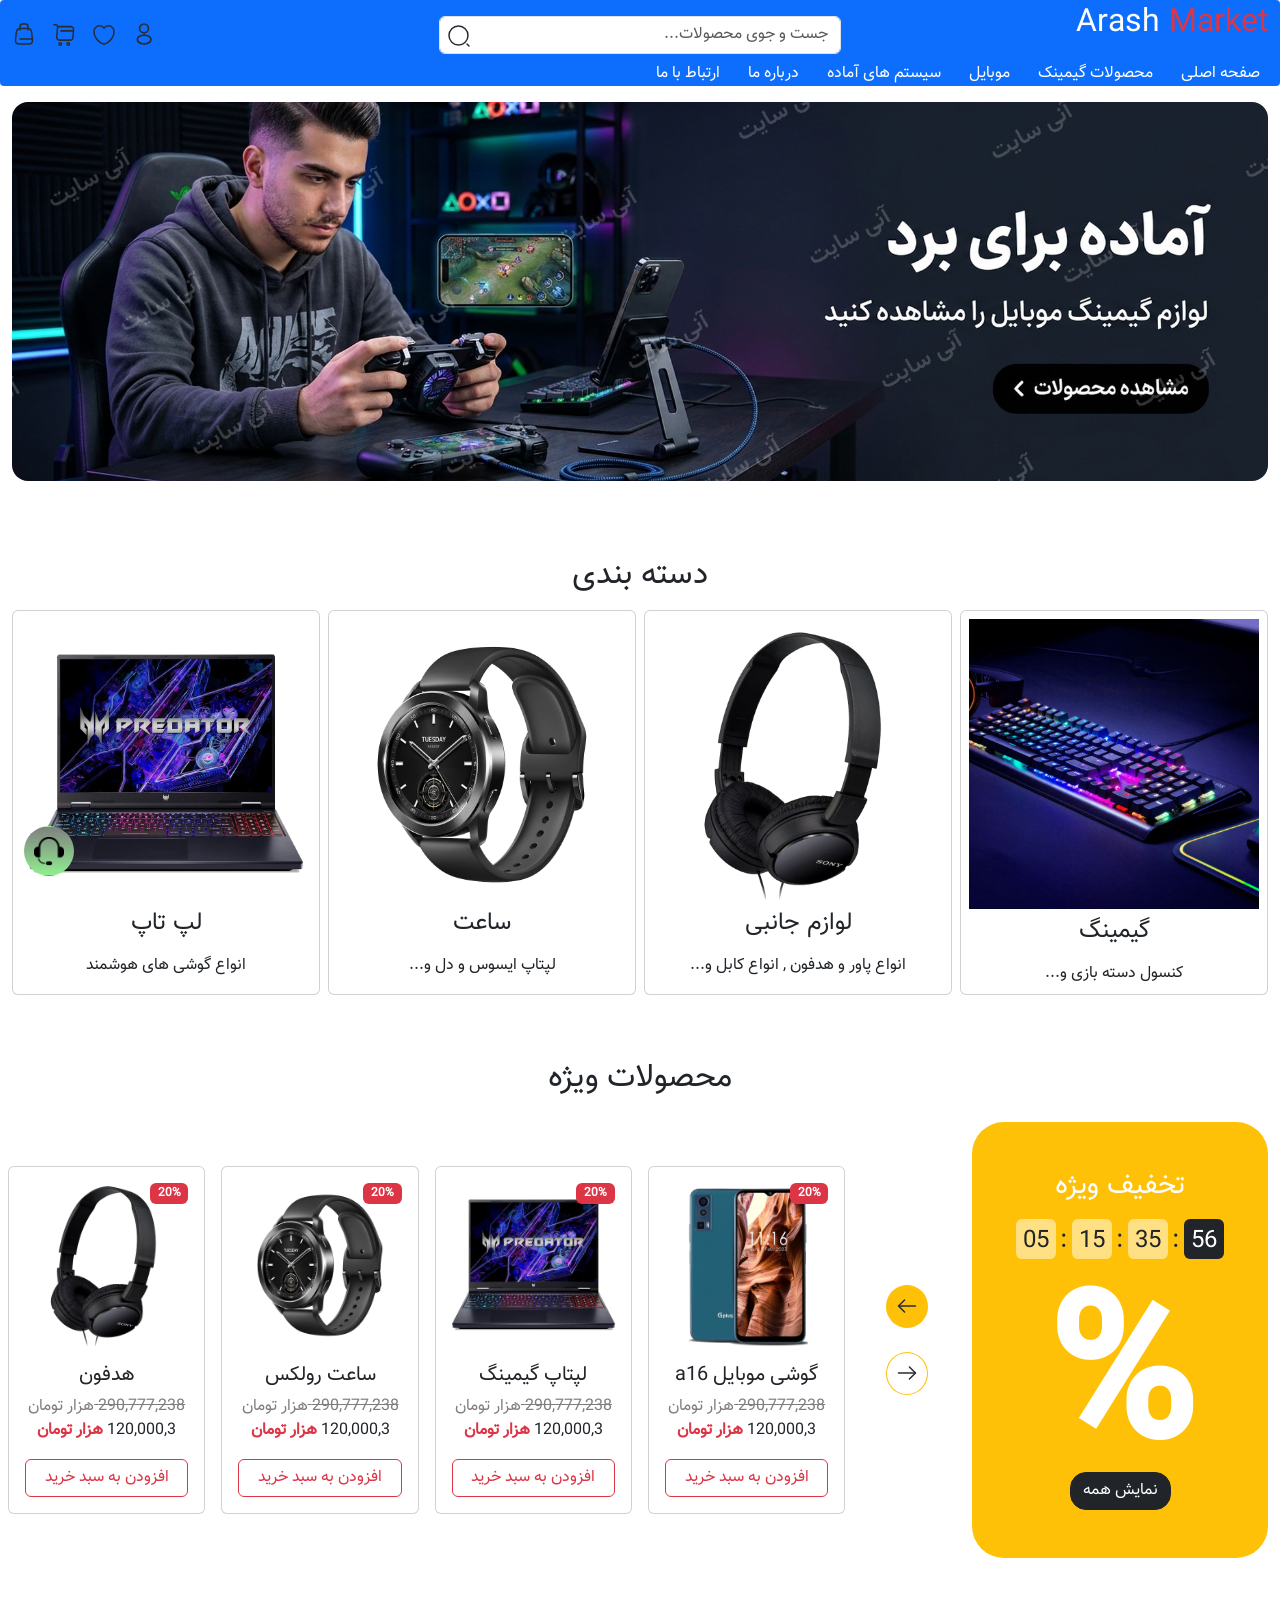
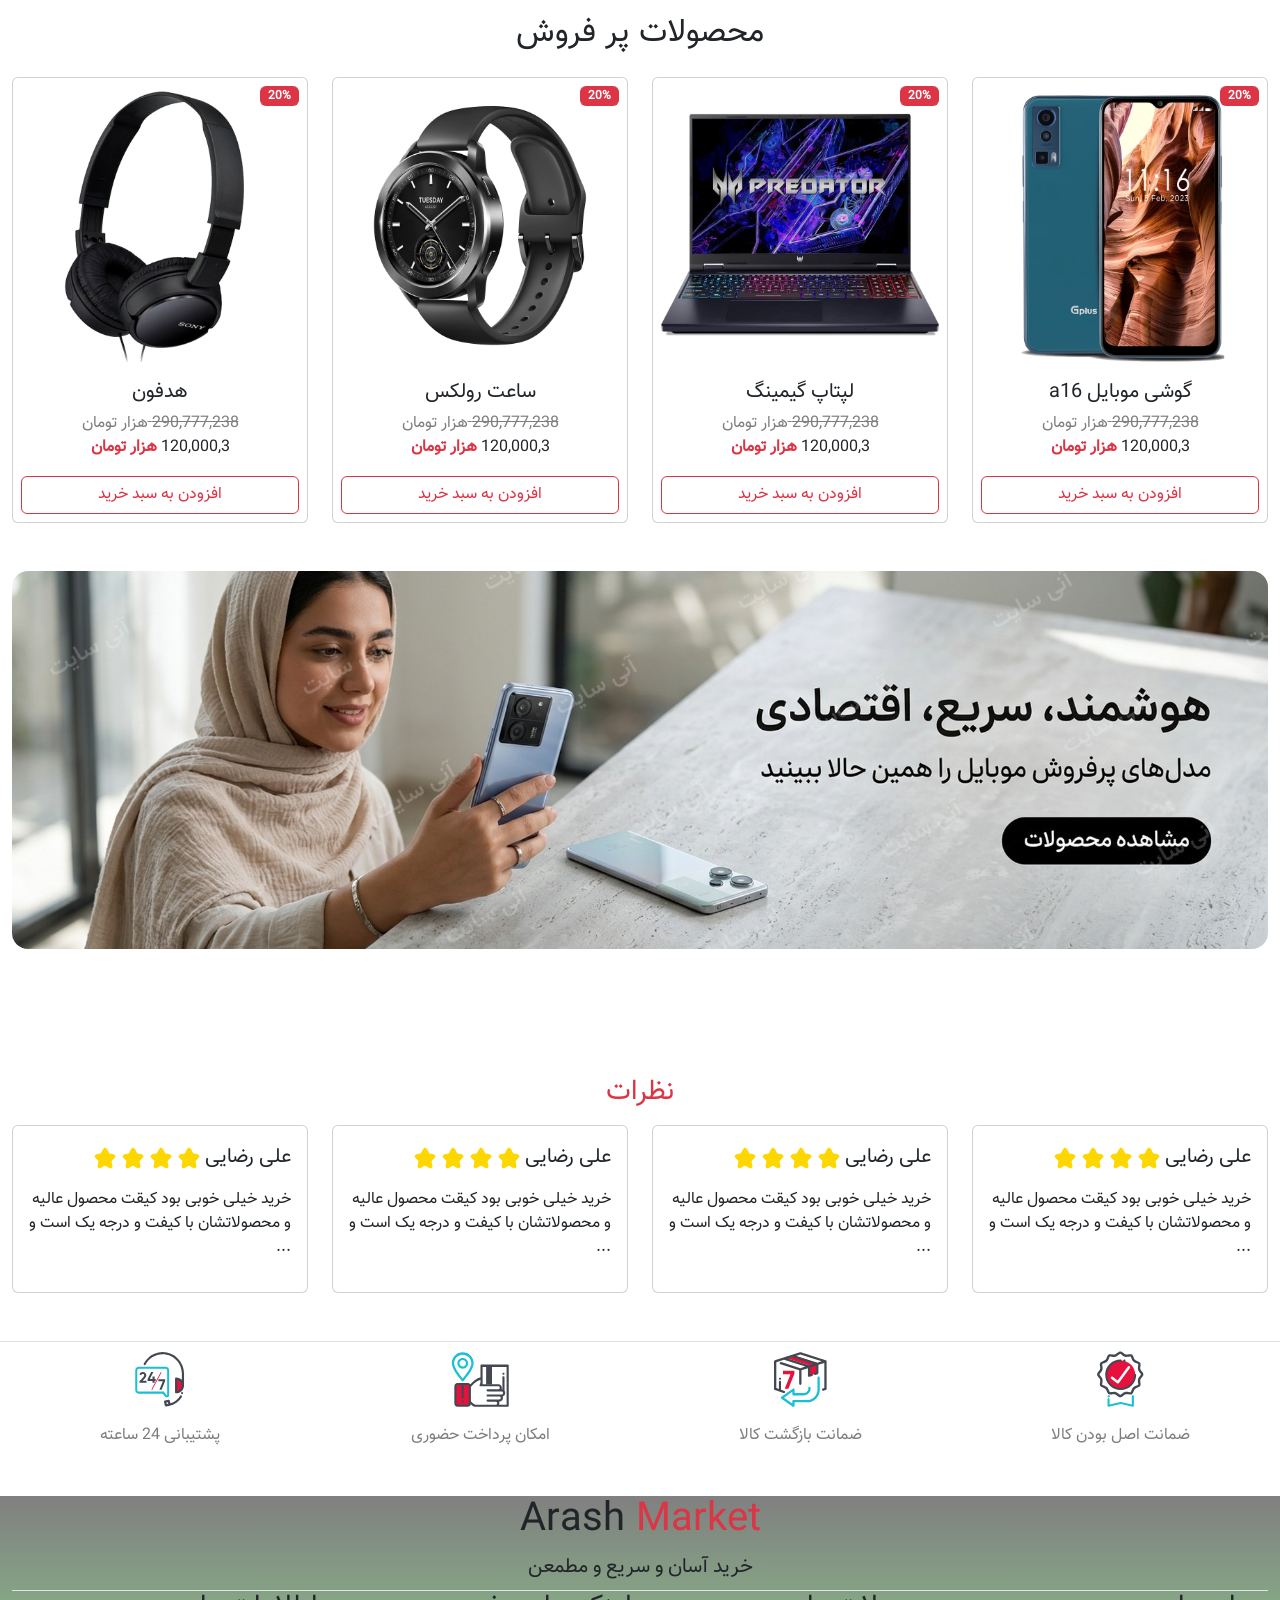
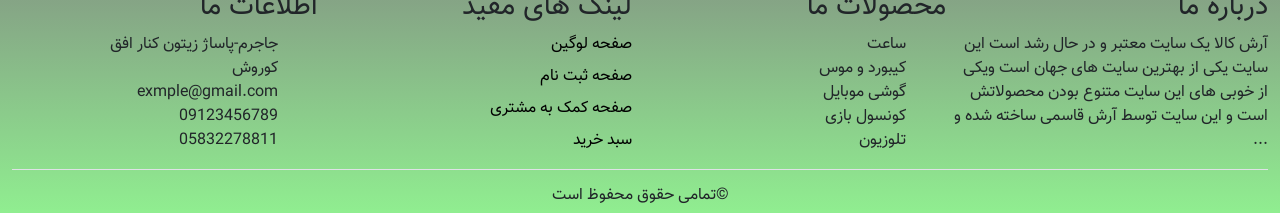
==== index.html @ 1c80f14b "Update index.html" ====
<!DOCTYPE html>
<html lang="fa" dir="rtl">
<head>
    <meta charset="UTF-8">
    <title>arash market</title>
    <link rel="stylesheet" href="bootstrap.min.css">

    <style>
        @font-face {
            font-family: 'arash4';
            src: url("fonts/font.woff2") format("woff");
        }

        * {
            font-family: arash4;
        }
    </style>
</head>

<body class="overflow-x-hidden home-card">

<div class="container-fluid">
    <div class="row">
        <div class="col-12">
            <div>
                <a href="tamas.html">
                    <button class="btn  position-fixed start-0 bottom-0  m-4 rounded-circle z-3 d-flex justify-content-center align-items-center "
                            style="width: 50px;height: 50px;background: linear-gradient(grey,lightgreen)">

                        <img class="d-block mx-auto" style="width: 30px ;height: 30px;line-height: 150px "
                             src="aks/Support%20(رسانیکا).png"
                             alt="">
                    </button>
                </a>
            </div>
        </div>
    </div>
</div>

<div class="container-fluid bg-primary rounded-1 ">
    <div class="row align-items-center">

        <div class="col-4 mb-2">
            <h2 class="text-white">

                Arash
                <span class="text-danger">Market</span>
            </h2>
        </div>


        <div class="col-4 mt-3 mb-2">
            <div class="position-relative">

                <input
                        class="form-control ps-5"
                        placeholder="جست و جوی محصولات..."
                        type="text">

                <img
                        src="icons/search.svg"
                        alt=""
                        class="position-absolute start-0 top-0 m-2">
            </div>
        </div>

        <div class="col-4 mt-3 mb-2 d-flex justify-content-end gap-3">
            <div>
                <a href="index-login.html">
                    <img src="icons/profile.svg" alt="">
                </a>
            </div>
            <img src="icons/heart.svg" alt="">
            <img src="icons/shopping-cart.svg" alt="">
            <a href="">
                <img src="icons/shopping-bag.svg" alt="">
            </a>
        </div>

    </div>
    <div class="row d-inline text-white p-2 mt-2 pb-3">
        <span>صفحه اصلی</span>
        <span>محصولات گیمینک</span>
        <span>موبایل</span>
        <span>سیستم های آماده</span>
        <span>درباره ما</span>
        <span>ارتباط با ما</span>
    </div>
</div>

<div class="container-fluid">
    <div class="row mt-3" style="height: 430px;">
        <div class="col-12">
            <a href="">
                <img class="w-100 h-75 object-fit-cover rounded-4" src="aks/b514993cf0dc4ac98a5953d06a5b946d.jpg"
                     alt="">
            </a>
        </div>
    </div>
</div>

<div class="container-fluid">
    <div class="row mt-4">
        <div class="col-12">
            <h2 class="text-center mb-3">دسته بندی</h2>
            <div class="d-flex gap-2">
                <div class="card  w-25 p-2 hover">
                    <img class="object-fit-cover w-100 h-100 ratio ratio-1x1" style="height: 300px"
                         src="aks/best-gaming-keyboard-to-buy-1536x864.jpg" alt="">
                    <h5 class="card-title text-center mt-2 fs-4">گیمینگ</h5>
                    <p class="card-text text-center mt-2">کنسول دسته بازی و...</p>
                </div>
                <div class="card w-25 p-3 hover">
                    <img src="aks/headset.png" alt="">
                    <h5 class="card-title text-center mt-2 fs-4">لوازم جانبی</h5>
                    <p class="card-text text-center mt-2">انواع پاور و هدفون , انواع کابل و...</p>
                </div>
                <div class="card w-25 p-3 hover">
                    <img src="aks/watch.png" alt="">
                    <h5 class="card-title text-center mt-2 fs-4">ساعت</h5>
                    <p class="card-text text-center mt-2">لپتاپ ایسوس و دل و...</p>
                </div>
                <div class="card w-25 p-3 hover">
                    <img src="aks/laptop.png" alt="">
                    <h5 class="card-title text-center mt-2 fs-4">لپ تاپ</h5>
                    <p class="card-text text-center mt-2">انواع گوشی های هوشمند</p>
                </div>

            </div>
        </div>
    </div>
</div>

<div class="container-fluid ">
    <div id="row" class="row mt-3 align-items-center">
        <h2 class="mt-5 mb-4 text-center">محصولات ویژه</h2>
        <div class="col-3">
            <div class="bg-warning rounded-5 py-5 h-100 align-items-center ">
                <h3 class="text-white text-center">تخفیف ویژه</h3>
                <div class="d-flex justify-content-center mt-3 gap-1 fs-4 text-center" style="line-height: 45px">
                    <span class="bg-dark text-white rounded-2" style="width: 40px;height: 40px">56</span>
                    <span>:</span>
                    <span class="bg-white bg-opacity-50 rounded-2" style="width: 40px;height: 40px">35</span>
                    <span>:</span>
                    <span class="bg-white bg-opacity-50 rounded-2" style="width: 40px;height: 40px">15</span>
                    <span>:</span>
                    <span class="bg-white bg-opacity-50 rounded-2" style="width: 40px;height: 40px">05</span>
                </div>
                <div class=" fw-bold text-center text-white" style="font-size: 150pt;height: 200px ;line-height: 250px">
                    %
                </div>
                <div class="text-center mt-2">
                    <button class="btn btn-dark rounded-4">نمایش همه</button>
                </div>
            </div>
        </div>
        <div class="col-1">
            <div class="h-100 d-flex flex-column justify-content-center align-items-center gap-4">
                <button class="btn btn-warning rounded-circle p-2">
                    <img src="icons/arrow-left.svg" alt="">
                </button>
                <button class="btn btn-outline-warning rounded-circle p-2">
                    <img src="icons/arrow-right.svg" alt="">
                </button>
            </div>
        </div>

        <div class="col-12 col-sm-5 col-md-4 col-lg-3 col-xl-2 h-100 px-2 h-100">
            <div class="card p-3 position-relative">
                <img class="d-flex" src="aks/mobile.png" alt="">
                <span class="badge bg-danger position-absolute">20%</span>
                <h5 class="card-title text-center mt-3">گوشی موبایل a16</h5>
                <p class="card-text text-center">
                    <span class="text-black opacity-50">
                    <del>290,777,238
                    </del>
                    هزار تومان
                    <br>

                        </span>
                    120,000,3
                    <span class="text-danger fs-6 fw-bold mt-5">
                    هزار تومان
                    </span>

                </p>
                <button class="btn btn-outline-danger overflow-x-hidden">افزودن به سبد خرید</button>
            </div>
        </div>
        <div class="col-12 col-sm-5 col-md-4 col-lg-3 col-xl-2 px-2">
            <div class="card p-3 position-relative ">
                <img class="d-flex" src="aks/laptop.png" alt="">
                <span class="badge bg-danger position-absolute">20%</span>
                <h5 class="card-title text-center mt-3">لپتاپ گیمینگ</h5>
                <p class="card-text text-center">
                    <span class="text-black opacity-50">
                    <del>290,777,238
                    </del>
                    هزار تومان
                    <br>

                        </span>
                    120,000,3
                    <span class="text-danger fs-6 fw-bold mt-5">
                    هزار تومان
                    </span>

                </p>
                <button class="btn btn-outline-danger">افزودن به سبد خرید</button>
            </div>
        </div>
        <div class="col-12 col-sm-5 col-md-4 col-lg-3 col-xl-2 h-100 px-2">
            <div class="card p-3 position-relative">
                <img class="d-flex" src="aks/watch.png" alt="">
                <span class="badge bg-danger position-absolute">20%</span>
                <h5 class="card-title text-center mt-3"> ساعت رولکس</h5>
                <p class="card-text text-center">
                    <span class="text-black opacity-50">
                    <del>290,777,238
                    </del>
                    هزار تومان
                    <br>

                        </span>
                    120,000,3
                    <span class="text-danger fs-6 fw-bold mt-5">
                    هزار تومان
                    </span>

                </p>
                <button class="btn btn-outline-danger">افزودن به سبد خرید</button>
            </div>
        </div>
        <div class="col-12 col-sm-5 col-md-4 col-lg-3 col-xl-2 h-100 px-2">
            <div class="card p-3 position-relative">
                <img class="d-flex" src="aks/headset.png" alt="">
                <span class="badge bg-danger position-absolute">20%</span>
                <h5 class="card-title text-center mt-3">هدفون</h5>
                <p class="card-text text-center">
                    <span class="text-black opacity-50">
                    <del>290,777,238
                    </del>
                    هزار تومان
                    <br>

                        </span>
                    120,000,3
                    <span class="text-danger fs-6 fw-bold mt-5">
                    هزار تومان
                    </span>

                </p>
                <button class="btn btn-outline-danger">افزودن به سبد خرید</button>
            </div>
        </div>

    </div>
</div>

<div class="container-fluid">
    <div class="row mt-2">
        <h2 class="mt-5 mb-4 text-center"> محصولات پر فروش</h2>
        <div class="col-3">
            <div class="card p-2 position-relative">
                <img class="d-flex" src="aks/mobile.png" alt="">
                <span class="badge bg-danger position-absolute">20%</span>
                <h5 class="card-title text-center mt-3">گوشی موبایل a16</h5>
                <p class="card-text text-center">
                    <span class="text-black opacity-50">
                    <del>290,777,238
                    </del>
                    هزار تومان
                    <br>

                        </span>
                    120,000,3
                    <span class="text-danger fs-6 fw-bold mt-5">
                    هزار تومان
                    </span>

                </p>
                <button class="btn btn-outline-danger">افزودن به سبد خرید</button>
            </div>
        </div>
        <div class="col-3">
            <div class="card p-2 position-relative">
                <img class="d-flex" src="aks/laptop.png" alt="">
                <span class="badge bg-danger position-absolute">20%</span>
                <h5 class="card-title text-center mt-3">لپتاپ گیمینگ</h5>
                <p class="card-text text-center">
                    <span class="text-black opacity-50">
                    <del>290,777,238
                    </del>
                    هزار تومان
                    <br>

                        </span>
                    120,000,3
                    <span class="text-danger fs-6 fw-bold mt-5">
                    هزار تومان
                    </span>

                </p>
                <button class="btn btn-outline-danger">افزودن به سبد خرید</button>
            </div>
        </div>
        <div class="col-3">
            <div class="card p-2 position-relative">
                <img class="d-flex" src="aks/watch.png" alt="">
                <span class="badge bg-danger position-absolute">20%</span>
                <h5 class="card-title text-center mt-3"> ساعت رولکس</h5>
                <p class="card-text text-center">
                    <span class="text-black opacity-50">
                    <del>290,777,238
                    </del>
                    هزار تومان
                    <br>

                        </span>
                    120,000,3
                    <span class="text-danger fs-6 fw-bold mt-5">
                    هزار تومان
                    </span>

                </p>
                <button class="btn btn-outline-danger">افزودن به سبد خرید</button>
            </div>
        </div>
        <div class="col-3">
            <div class="card p-2 position-relative">
                <img class="d-flex" src="aks/headset.png" alt="">
                <span class="badge bg-danger position-absolute">20%</span>
                <h5 class="card-title text-center mt-3">هدفون</h5>
                <p class="card-text text-center">
                    <span class="text-black opacity-50">
                    <del>290,777,238
                    </del>
                    هزار تومان
                    <br>

                        </span>
                    120,000,3
                    <span class="text-danger fs-6 fw-bold mt-5">
                    هزار تومان
                    </span>

                </p>
                <button class="btn btn-outline-danger">افزودن به سبد خرید</button>
            </div>
        </div>
    </div>
</div>

<div class="container-fluid">
    <div class="row mt-5">
        <div class="col-12">
            <img class="w-100 h-75 object-fit-cover rounded-4" src="aks/2f2ab6f37b7540deb5fc5f153c1dc801.jpg" alt="">
        </div>
    </div>
    <div class="row mb-5 ">
        <h3 class="text-danger text-center mb-3">
            نظرات
        </h3>
        <div class="col-3">
            <div class="card card-body">
                <div class="mb-3">
                    <span class="fs-5 ">علی رضایی</span>
                    <span>
                        <span><img src="icons/star.svg" alt=""></span>
                        <span><img src="icons/star.svg" alt=""></span>
                        <span><img src="icons/star.svg" alt=""></span>
                        <span><img src="icons/star.svg" alt=""></span>
                    </span>
                </div>
                <div>
                    <p>خرید خیلی خوبی بود کیقت محصول عالیه و محصولاتشان با کیفت و درجه یک است و ...</p>
                </div>
            </div>
        </div>

        <div class="col-3">
            <div class="card card-body">
                <div class="mb-3">
                    <span class="fs-5 ">علی رضایی</span>
                    <span>
                        <span><img src="icons/star.svg" alt=""></span>
                        <span><img src="icons/star.svg" alt=""></span>
                        <span><img src="icons/star.svg" alt=""></span>
                        <span><img src="icons/star.svg" alt=""></span>
                    </span>
                </div>
                <div>
                    <p>خرید خیلی خوبی بود کیقت محصول عالیه و محصولاتشان با کیفت و درجه یک است و ...</p>
                </div>
            </div>
        </div>

        <div class="col-3">
            <div class="card card-body">
                <div class="mb-3">
                    <span class="fs-5 ">علی رضایی</span>
                    <span>
                        <span><img src="icons/star.svg" alt=""></span>
                        <span><img src="icons/star.svg" alt=""></span>
                        <span><img src="icons/star.svg" alt=""></span>
                        <span><img src="icons/star.svg" alt=""></span>
                    </span>
                </div>
                <div>
                    <p>خرید خیلی خوبی بود کیقت محصول عالیه و محصولاتشان با کیفت و درجه یک است و ...</p>
                </div>
            </div>
        </div>

        <div class="col-3">
            <div class="card card-body">
                <div class="mb-3">
                    <span class="fs-5 ">علی رضایی</span>
                    <span>
                        <span><img src="icons/star.svg" alt=""></span>
                        <span><img src="icons/star.svg" alt=""></span>
                        <span><img src="icons/star.svg" alt=""></span>
                        <span><img src="icons/star.svg" alt=""></span>
                    </span>
                </div>
                <div>
                    <p>خرید خیلی خوبی بود کیقت محصول عالیه و محصولاتشان با کیفت و درجه یک است و ...</p>
                </div>
            </div>
        </div>
    </div>


</div>

<div class="container-fluid border-top ">
    <div class="row  align-items-center justify-content-center text-center">
        <div class="col-3 text-center">
            <img class=" w-25 " src="aks/original-products.svg" alt="">
            <span class="text-black opacity-50 d-block mt-2 ">ضمانت اصل بودن کالا</span>
        </div>
        <div class="col-3 text-center">
            <img class=" w-25" src="aks/days-return.svg" alt="">
            <span class="text-black opacity-50 d-block mt-2">ضمانت بازگشت کالا</span>
        </div>
        <div class="col-3  text-center">
            <img class=" w-25" src="aks/cash-on-delivery.svg" alt="">
            <span class="text-black opacity-50 d-block mt-2">امکان پرداخت حضوری</span>
        </div>
        <div class="col-3  text-center">
            <img class=" w-25" src="aks/support.svg" alt="">
            <span class="text-black opacity-50 d-block mt-2">پشتیبانی 24 ساعته</span>
        </div>
    </div>
</div>

<div class="container-fluid">
    <div class="row mt-5">
        <div style="background: linear-gradient(grey,lightgreen)" class="col-12">
            <div>
                <h1 class="text-center">

                    Arash
                    <span class="text-danger">Market</span>
                </h1>
                <span class="d-block mt-2 fs-5 text-center ">خرید آسان و سریع و مطمعن</span>
            </div>

            <div class="border-top d-flex mt-2">
                <div class="col-3">
                    <h3>درباره ما</h3>
                    <p>آرش کالا یک سایت معتبر و در حال رشد است این سایت یکی از بهترین سایت های جهان است ویکی از خوبی های
                        این سایت متنوع بودن محصولاتش است و این سایت توسط آرش قاسمی ساخته شده و ...</p>
                </div>
                <div class="col-3 me-2">
                    <h3>محصولات ما</h3>
                    <ul>
                        <li style="list-style: none">ساعت</li>
                        <li style="list-style: none">کیبورد و موس</li>
                        <li style="list-style: none">گوشی موبایل</li>
                        <li style="list-style: none">کونسول بازی</li>
                        <li style="list-style: none">تلوزیون</li>
                    </ul>
                </div>
                <div class="col-3">
                    <h3>لینک های مفید</h3>
                    <a class="text-decoration-none text-black mt-2 d-block" href="index-login.html">
                        صفحه لوگین
                    </a>
                    <a class="text-decoration-none text-black mt-2 d-block" href="index.sabtnam.html">
                        صفحه ثبت نام
                    </a>
                    <a class="text-decoration-none text-black mt-2 d-block" href="">
                        صفحه کمک به مشتری
                    </a>
                    <a class="text-decoration-none text-black mt-2 d-block" href="index-login.html">
                        سبد خرید
                    </a>

                </div>
                <div class="col-3 ">
                    <h3>
                        اطلاعات ما
                    </h3>
                    <ul class="ms-5">
                        <li style="list-style: none">جاجرم-پاساژ زیتون کنار افق کوروش</li>
                        <li style="list-style: none">exmple@gmail.com</li>
                        <li style="list-style: none">09123456789</li>
                        <li style="list-style: none">05832278811</li>
                    </ul>
                </div>
            </div>

            <div class="border-top">
                <h6 class="text-center mt-3">&copy;تمامی حقوق محفوظ است</h6>
            </div>
        </div>
    </div>

</div>


</body>
</html>
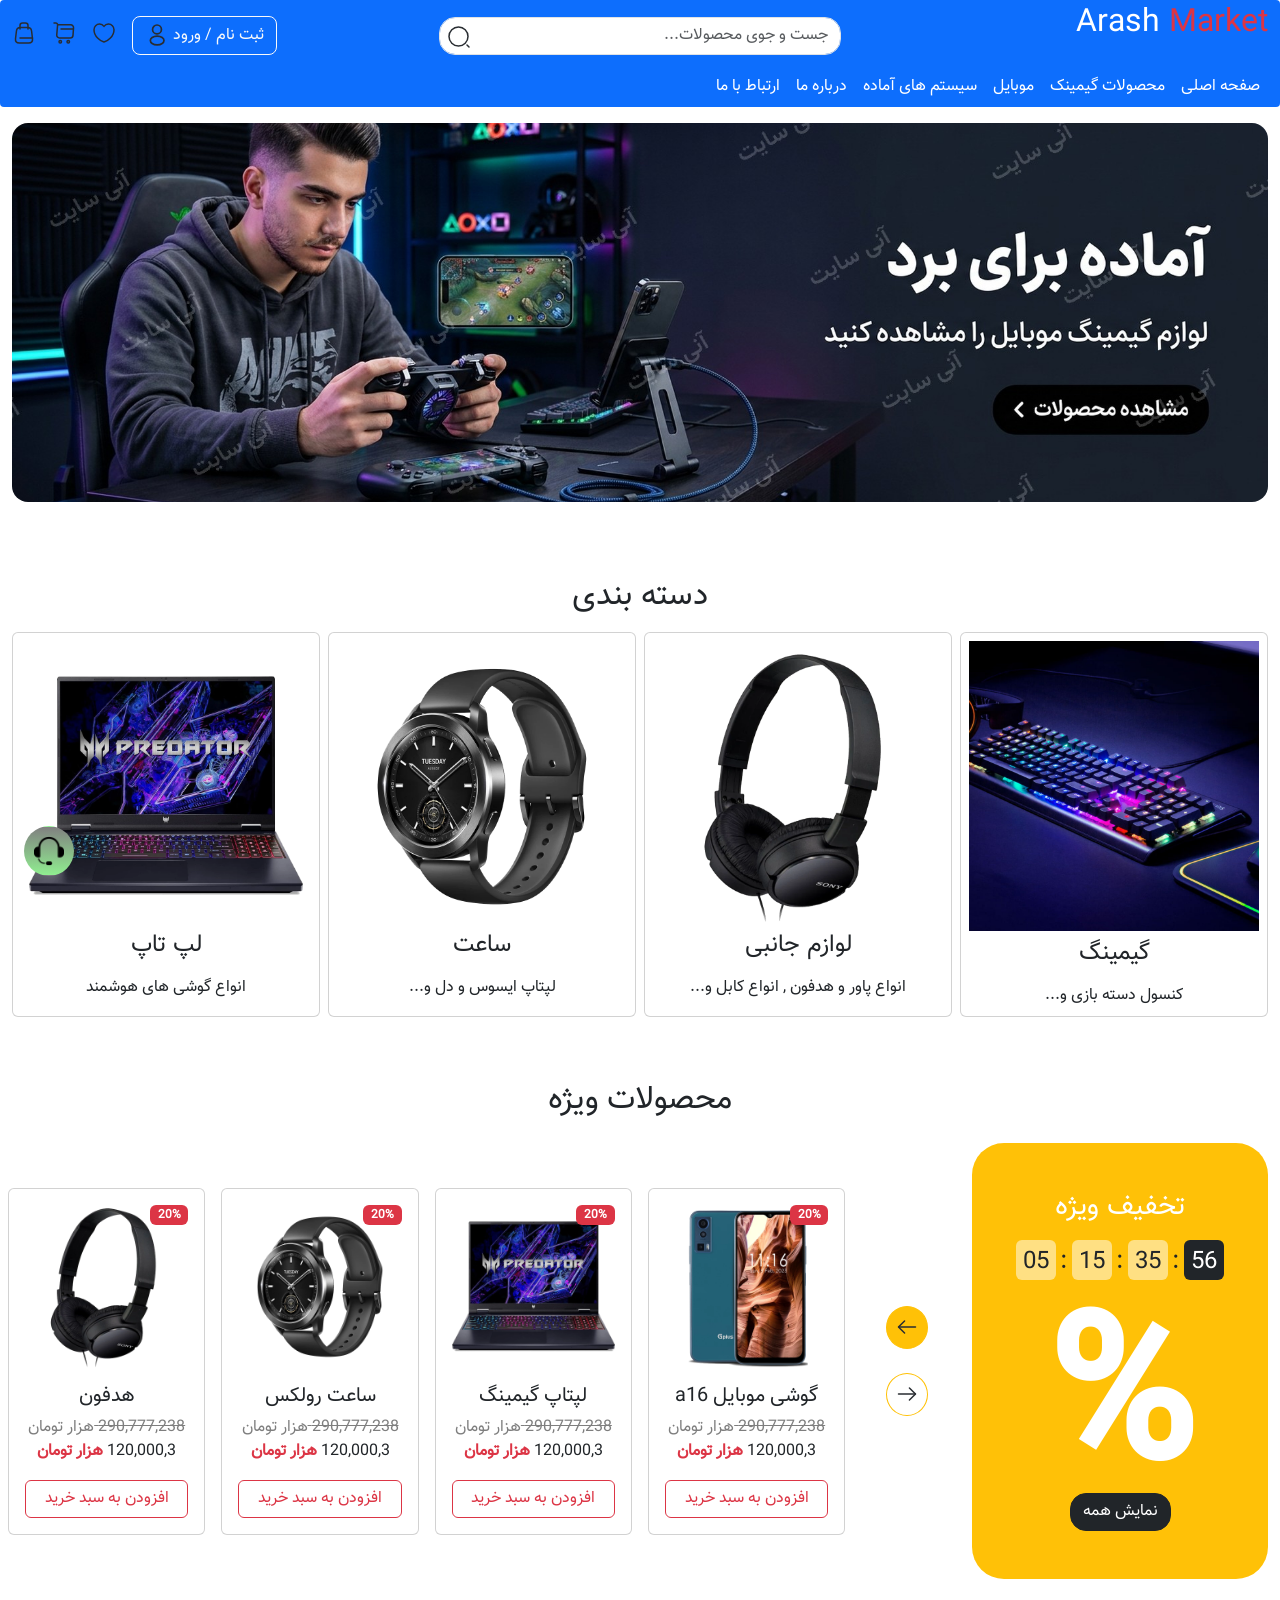
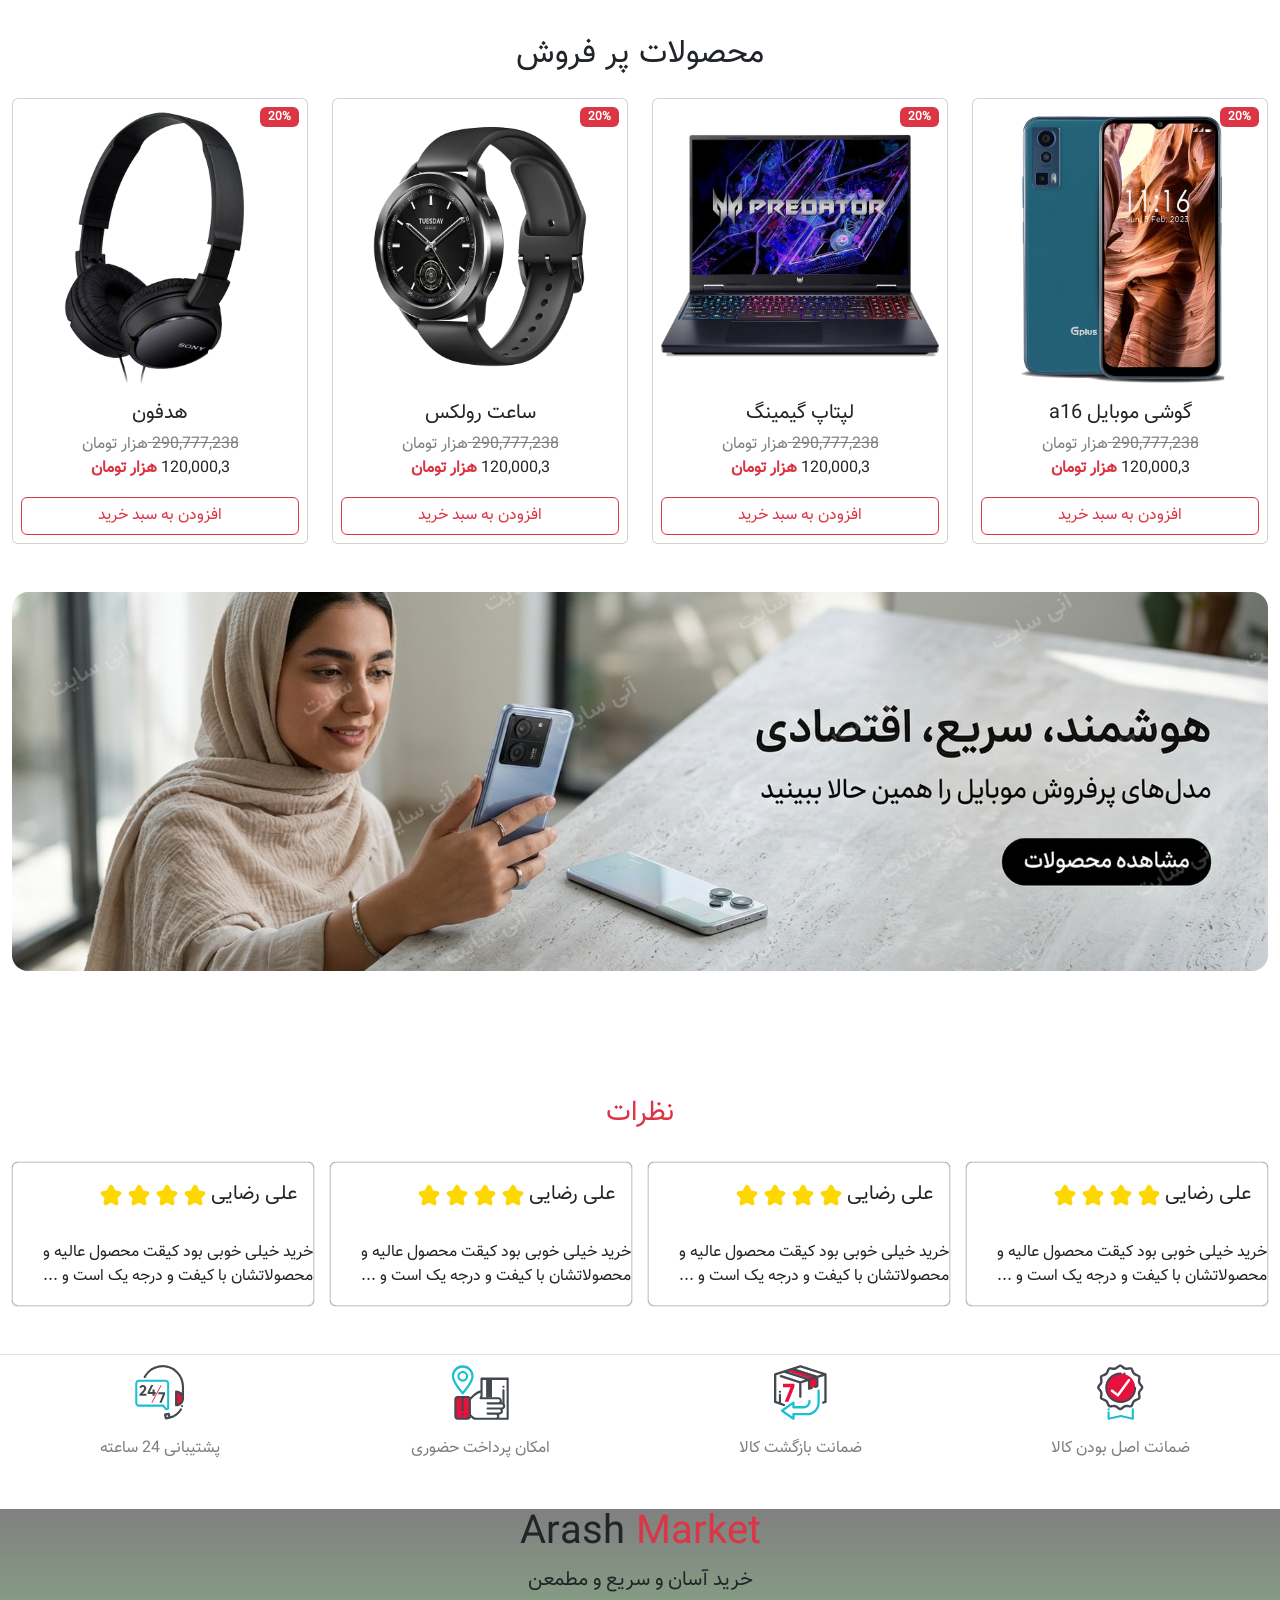
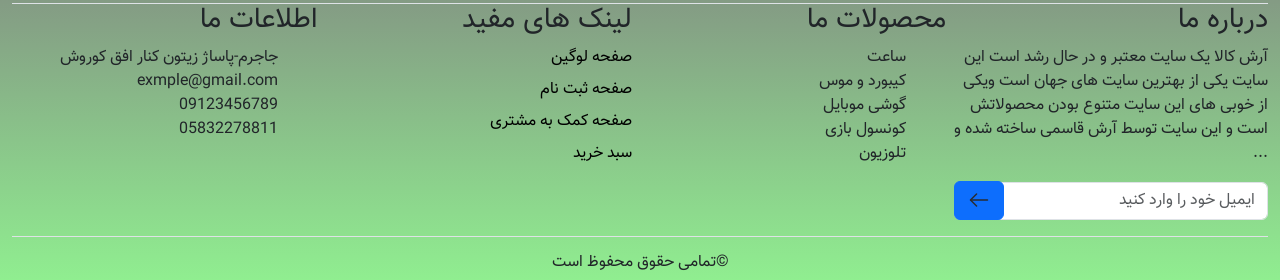
==== commit 5553e53f: "Update index.html" ====
--- a/index.html
+++ b/index.html
@@ -53,7 +53,7 @@
             <div class="position-relative">
 
                 <input
-                        class="form-control ps-5"
+                        class="form-control ps-5 rounded-4"
                         placeholder="جست و جوی محصولات..."
                         type="text">
 
@@ -66,25 +66,34 @@
 
         <div class="col-4 mt-3 mb-2 d-flex justify-content-end gap-3">
             <div>
-                <a href="index-login.html">
+                <a href="index-login.html" class="btn btn-outline-light rounded-3">
+                    ثبت نام / ورود
                     <img src="icons/profile.svg" alt="">
                 </a>
             </div>
+            <a href="" style="line-height: 35px">
             <img src="icons/heart.svg" alt="">
+            </a>
+            <a href="" style="line-height: 35px">
             <img src="icons/shopping-cart.svg" alt="">
-            <a href="">
+            </a>
+            <a href="" style="line-height: 35px">
                 <img src="icons/shopping-bag.svg" alt="">
             </a>
         </div>
 
     </div>
-    <div class="row d-inline text-white p-2 mt-2 pb-3">
-        <span>صفحه اصلی</span>
-        <span>محصولات گیمینک</span>
-        <span>موبایل</span>
-        <span>سیستم های آماده</span>
-        <span>درباره ما</span>
-        <span>ارتباط با ما</span>
+    <div class="container-fluid">
+        <div class="row">
+            <div class="col-12 text-white p-2 mt-1 d-flex gap-3">
+                <span>صفحه اصلی</span>
+                <span>محصولات گیمینک</span>
+                <span>موبایل</span>
+                <span>سیستم های آماده</span>
+                <span>درباره ما</span>
+                <span>ارتباط با ما</span>
+            </div>
+        </div>
     </div>
 </div>
 
@@ -357,13 +366,13 @@
             <img class="w-100 h-75 object-fit-cover rounded-4" src="aks/2f2ab6f37b7540deb5fc5f153c1dc801.jpg" alt="">
         </div>
     </div>
-    <div class="row mb-5 ">
+    <div class="row mb-5 g-3">
         <h3 class="text-danger text-center mb-3">
             نظرات
         </h3>
-        <div class="col-3">
-            <div class="card card-body">
-                <div class="mb-3">
+        <div class="col-12 col-sm-6 col-xl-3 ">
+            <div class="card" id="card">
+                <div class="card-body mb-3">
                     <span class="fs-5 ">علی رضایی</span>
                     <span>
                         <span><img src="icons/star.svg" alt=""></span>
@@ -378,9 +387,9 @@
             </div>
         </div>
 
-        <div class="col-3">
-            <div class="card card-body">
-                <div class="mb-3">
+        <div class="col-12 col-sm-6 col-xl-3">
+            <div class="card" id="card">
+                <div class="card-body mb-3">
                     <span class="fs-5 ">علی رضایی</span>
                     <span>
                         <span><img src="icons/star.svg" alt=""></span>
@@ -395,9 +404,9 @@
             </div>
         </div>
 
-        <div class="col-3">
-            <div class="card card-body">
-                <div class="mb-3">
+        <div class="col-12 col-sm-6 col-xl-3">
+            <div class="card" id="card">
+                <div class="card-body mb-3">
                     <span class="fs-5 ">علی رضایی</span>
                     <span>
                         <span><img src="icons/star.svg" alt=""></span>
@@ -412,9 +421,9 @@
             </div>
         </div>
 
-        <div class="col-3">
-            <div class="card card-body">
-                <div class="mb-3">
+        <div class="col-12 col-sm-6 col-xl-3">
+            <div class="card" id="card">
+                <div class="card-body mb-3">
                     <span class="fs-5 ">علی رضایی</span>
                     <span>
                         <span><img src="icons/star.svg" alt=""></span>
@@ -429,9 +438,10 @@
             </div>
         </div>
     </div>
-
-
-</div>
+    </div>
+
+
+
 
 <div class="container-fluid border-top ">
     <div class="row  align-items-center justify-content-center text-center">
@@ -471,6 +481,13 @@
                     <h3>درباره ما</h3>
                     <p>آرش کالا یک سایت معتبر و در حال رشد است این سایت یکی از بهترین سایت های جهان است ویکی از خوبی های
                         این سایت متنوع بودن محصولاتش است و این سایت توسط آرش قاسمی ساخته شده و ...</p>
+                    <div class="position-relative my-3">
+                        <input id="e" type="text" class="form-control" placeholder="ایمیل خود را وارد کنید">
+                        <button class="btn btn-primary position-absolute start-0 bottom-0">
+                            <img src="icons/arrow-left.svg" alt="">
+                        </button>
+                    </div>
+
                 </div>
                 <div class="col-3 me-2">
                     <h3>محصولات ما</h3>
@@ -502,12 +519,13 @@
                     <h3>
                         اطلاعات ما
                     </h3>
-                    <ul class="ms-5">
-                        <li style="list-style: none">جاجرم-پاساژ زیتون کنار افق کوروش</li>
-                        <li style="list-style: none">exmple@gmail.com</li>
-                        <li style="list-style: none">09123456789</li>
-                        <li style="list-style: none">05832278811</li>
+                    <ul class="ms-5 list-unstyled">
+                        <li>جاجرم-پاساژ زیتون کنار افق کوروش</li>
+                        <li>exmple@gmail.com</li>
+                        <li>09123456789</li>
+                        <li>05832278811</li>
                     </ul>
+
                 </div>
             </div>
 
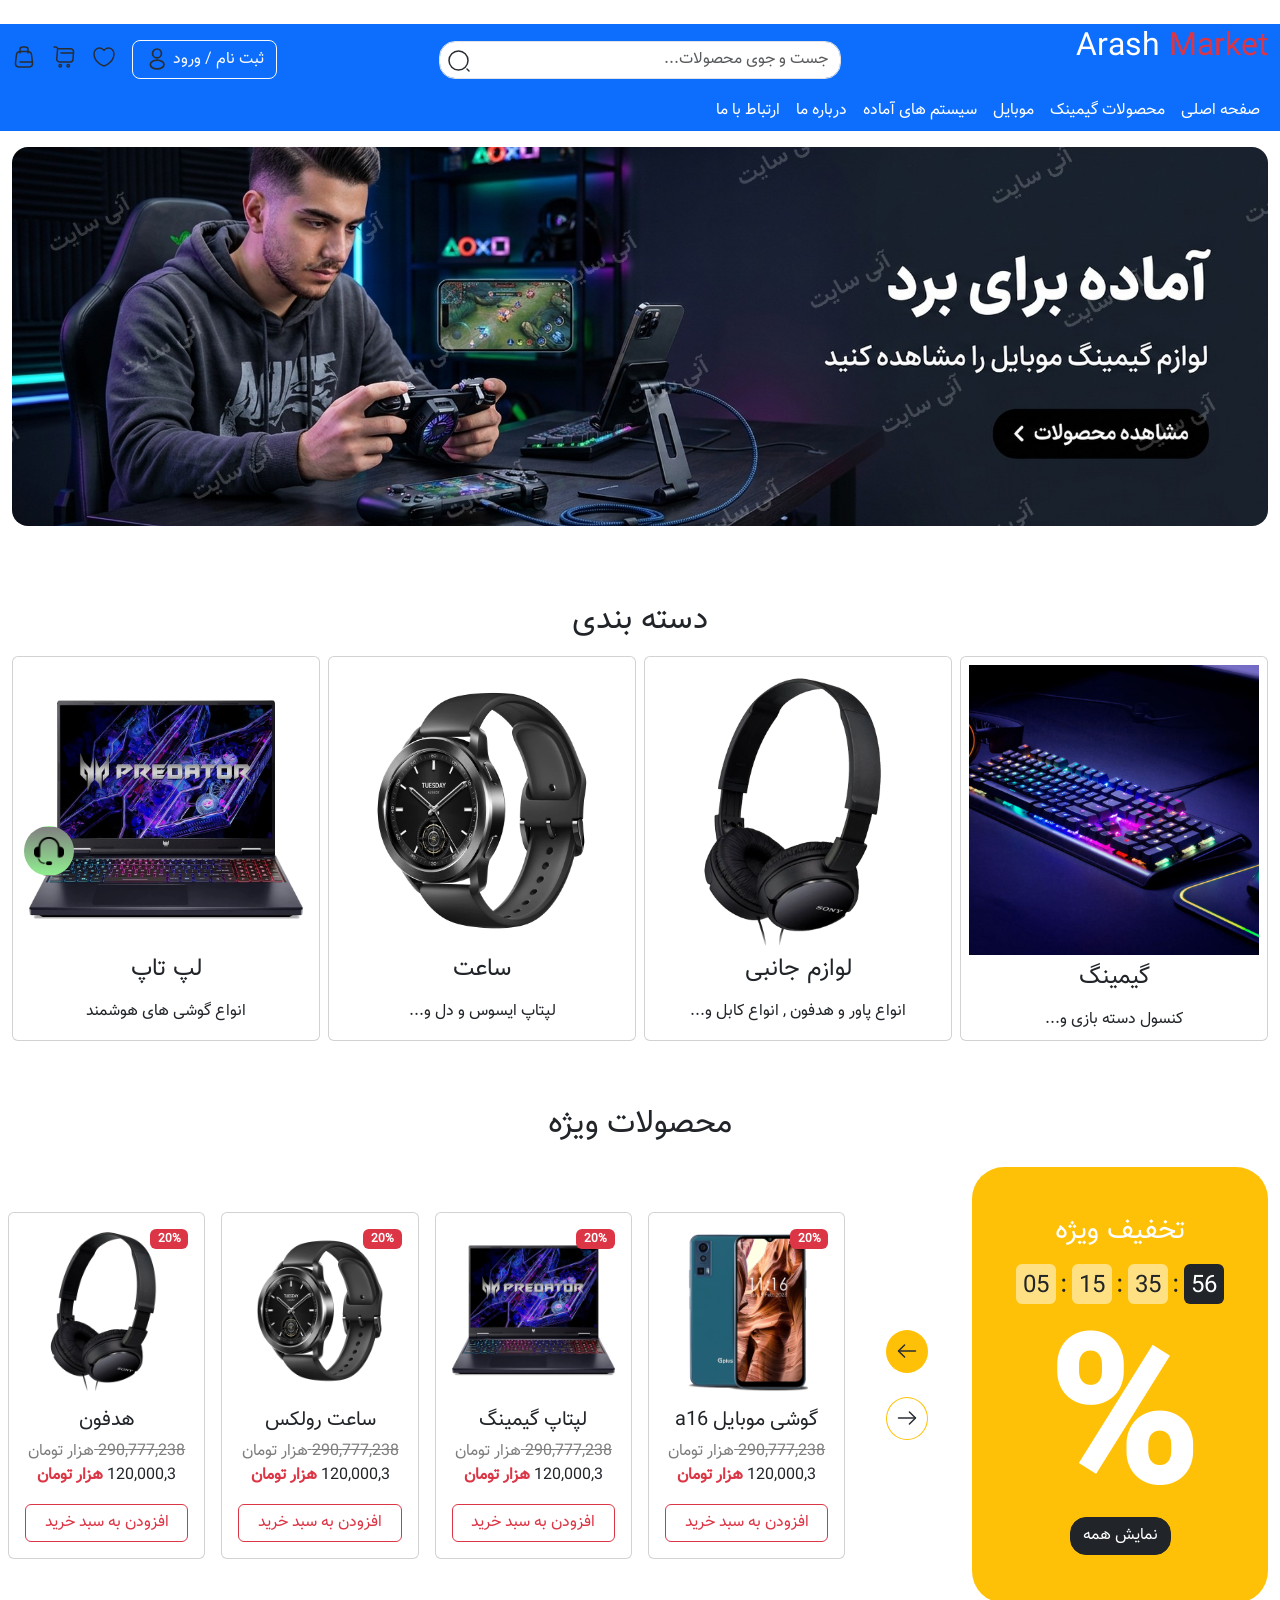
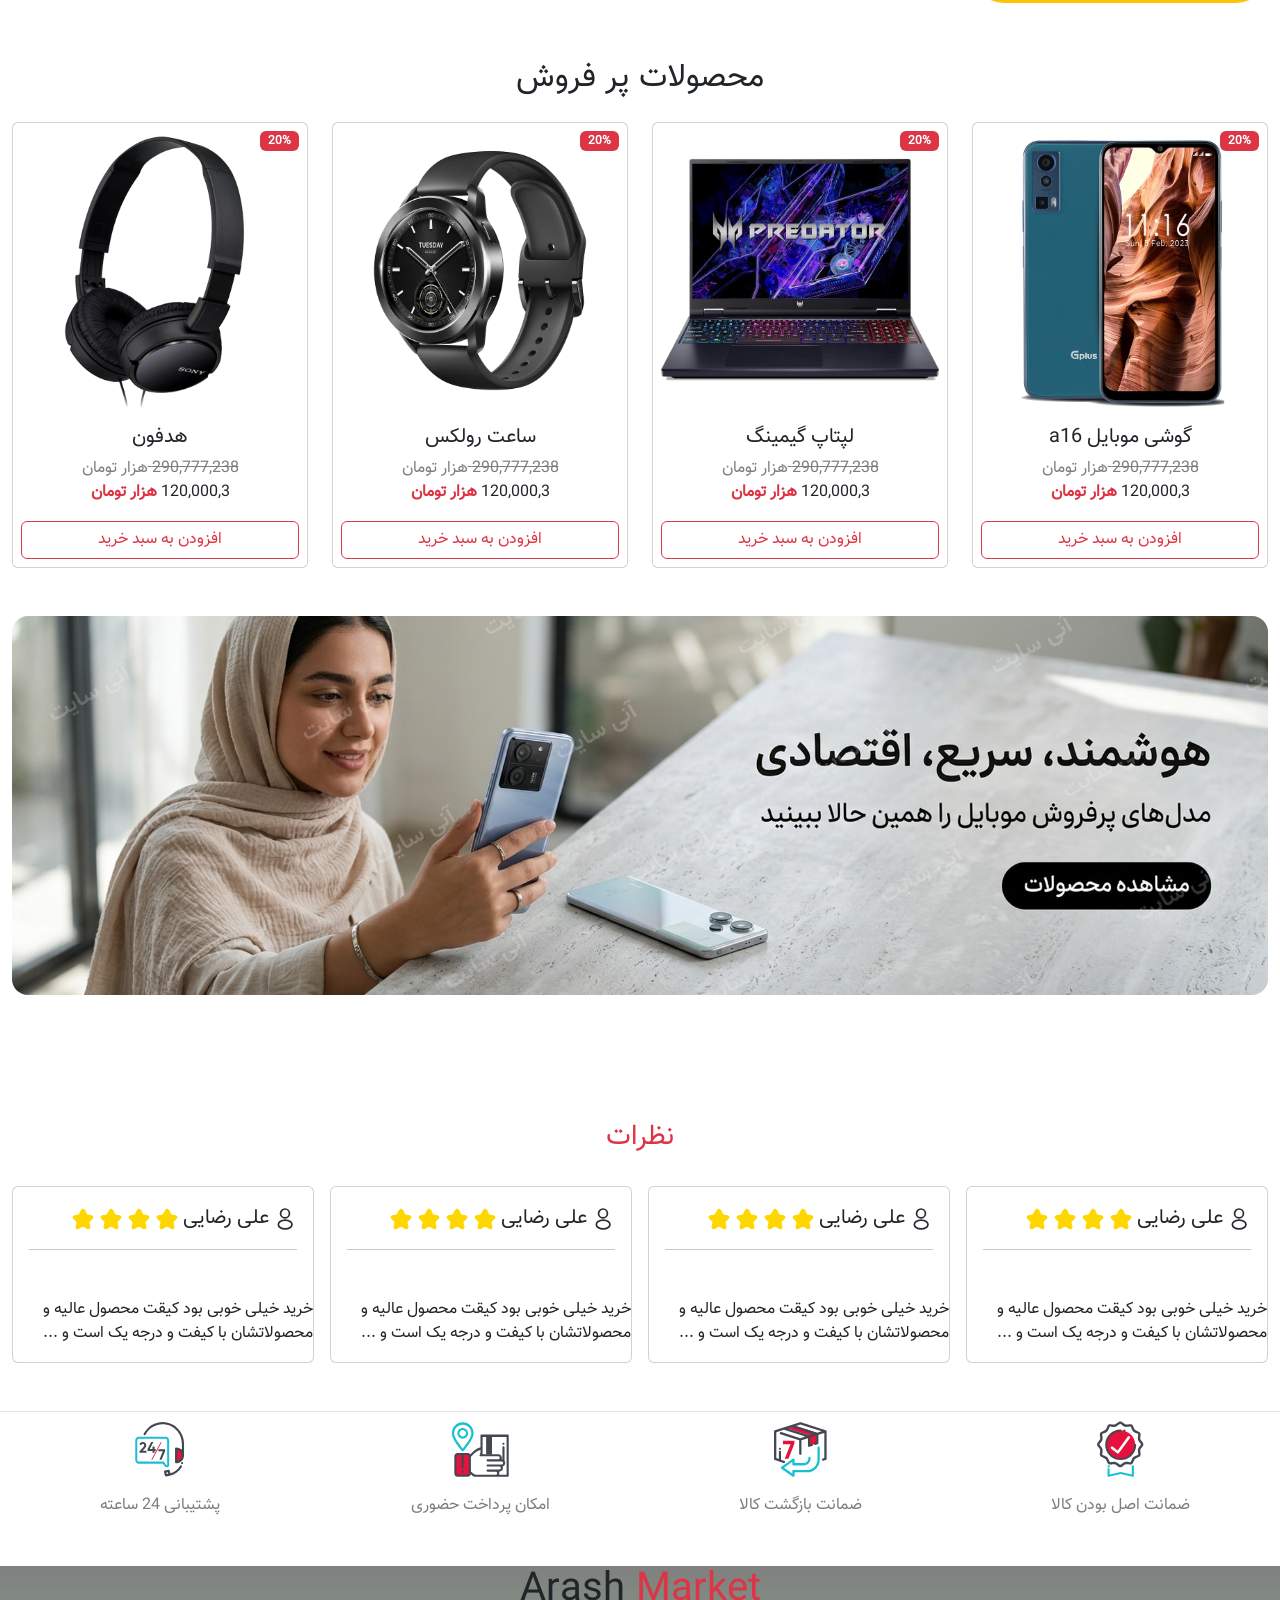
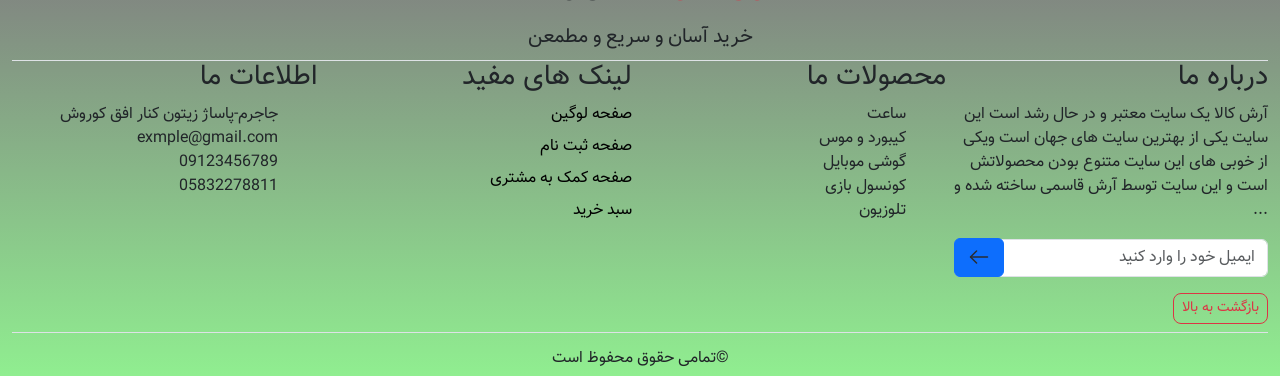
==== commit 4e0a915b: "Update index.html" ====
--- a/index.html
+++ b/index.html
@@ -37,7 +37,15 @@
     </div>
 </div>
 
-<div class="container-fluid bg-primary rounded-1 ">
+<div class="container-fluid">
+    <div class="row">
+        <div class="col-12 p-0 m-0">
+            <img class="w-100 " src="aks/top.gif" alt="">
+        </div>
+    </div>
+</div>
+
+<div class="container-fluid bg-primary" id="aaa">
     <div class="row align-items-center">
 
         <div class="col-4 mb-2">
@@ -366,13 +374,14 @@
             <img class="w-100 h-75 object-fit-cover rounded-4" src="aks/2f2ab6f37b7540deb5fc5f153c1dc801.jpg" alt="">
         </div>
     </div>
-    <div class="row mb-5 g-3">
+    <div class="row mb-5 g-3" id="uncard">
         <h3 class="text-danger text-center mb-3">
             نظرات
         </h3>
-        <div class="col-12 col-sm-6 col-xl-3 ">
-            <div class="card" id="card">
+        <div class="col-12 col-sm-6 col-xl-3">
+            <div class="card">
                 <div class="card-body mb-3">
+                    <img src="icons/profile.svg" alt="">
                     <span class="fs-5 ">علی رضایی</span>
                     <span>
                         <span><img src="icons/star.svg" alt=""></span>
@@ -380,6 +389,8 @@
                         <span><img src="icons/star.svg" alt=""></span>
                         <span><img src="icons/star.svg" alt=""></span>
                     </span>
+                    <hr>
+
                 </div>
                 <div>
                     <p>خرید خیلی خوبی بود کیقت محصول عالیه و محصولاتشان با کیفت و درجه یک است و ...</p>
@@ -388,8 +399,9 @@
         </div>
 
         <div class="col-12 col-sm-6 col-xl-3">
-            <div class="card" id="card">
+            <div class="card">
                 <div class="card-body mb-3">
+                    <img src="icons/profile.svg" alt="">
                     <span class="fs-5 ">علی رضایی</span>
                     <span>
                         <span><img src="icons/star.svg" alt=""></span>
@@ -397,6 +409,8 @@
                         <span><img src="icons/star.svg" alt=""></span>
                         <span><img src="icons/star.svg" alt=""></span>
                     </span>
+                    <hr>
+
                 </div>
                 <div>
                     <p>خرید خیلی خوبی بود کیقت محصول عالیه و محصولاتشان با کیفت و درجه یک است و ...</p>
@@ -405,8 +419,9 @@
         </div>
 
         <div class="col-12 col-sm-6 col-xl-3">
-            <div class="card" id="card">
+            <div class="card">
                 <div class="card-body mb-3">
+                    <img src="icons/profile.svg" alt="">
                     <span class="fs-5 ">علی رضایی</span>
                     <span>
                         <span><img src="icons/star.svg" alt=""></span>
@@ -414,6 +429,8 @@
                         <span><img src="icons/star.svg" alt=""></span>
                         <span><img src="icons/star.svg" alt=""></span>
                     </span>
+                    <hr>
+
                 </div>
                 <div>
                     <p>خرید خیلی خوبی بود کیقت محصول عالیه و محصولاتشان با کیفت و درجه یک است و ...</p>
@@ -422,8 +439,9 @@
         </div>
 
         <div class="col-12 col-sm-6 col-xl-3">
-            <div class="card" id="card">
+            <div class="card">
                 <div class="card-body mb-3">
+                    <img src="icons/profile.svg" alt="">
                     <span class="fs-5 ">علی رضایی</span>
                     <span>
                         <span><img src="icons/star.svg" alt=""></span>
@@ -431,6 +449,8 @@
                         <span><img src="icons/star.svg" alt=""></span>
                         <span><img src="icons/star.svg" alt=""></span>
                     </span>
+                    <hr>
+
                 </div>
                 <div>
                     <p>خرید خیلی خوبی بود کیقت محصول عالیه و محصولاتشان با کیفت و درجه یک است و ...</p>
@@ -439,9 +459,6 @@
         </div>
     </div>
     </div>
-
-
-
 
 <div class="container-fluid border-top ">
     <div class="row  align-items-center justify-content-center text-center">
@@ -487,6 +504,8 @@
                             <img src="icons/arrow-left.svg" alt="">
                         </button>
                     </div>
+                    <a class="btn btn-sm btn-outline-danger mb-2 rounded-3" id="#aaa" href="">بازگشت به بالا</a>
+
 
                 </div>
                 <div class="col-3 me-2">
@@ -525,7 +544,6 @@
                         <li>09123456789</li>
                         <li>05832278811</li>
                     </ul>
-
                 </div>
             </div>
 
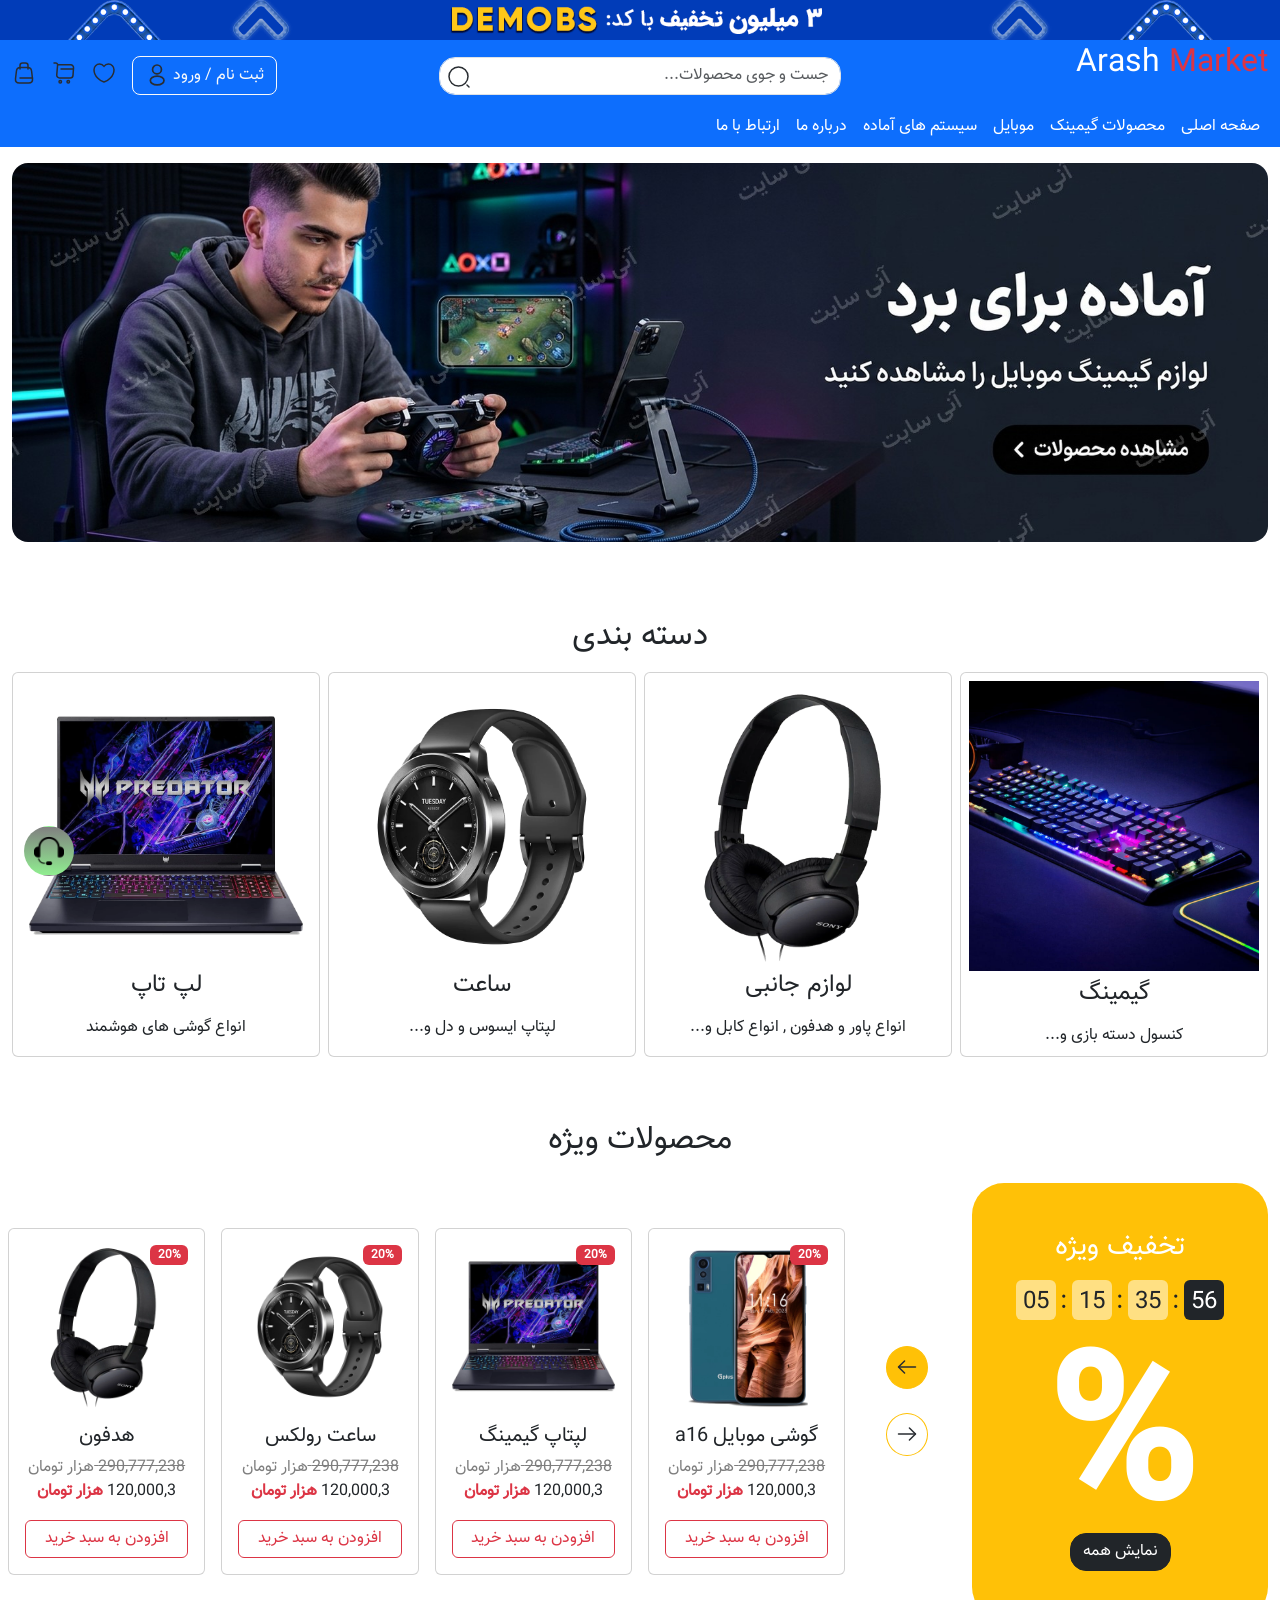
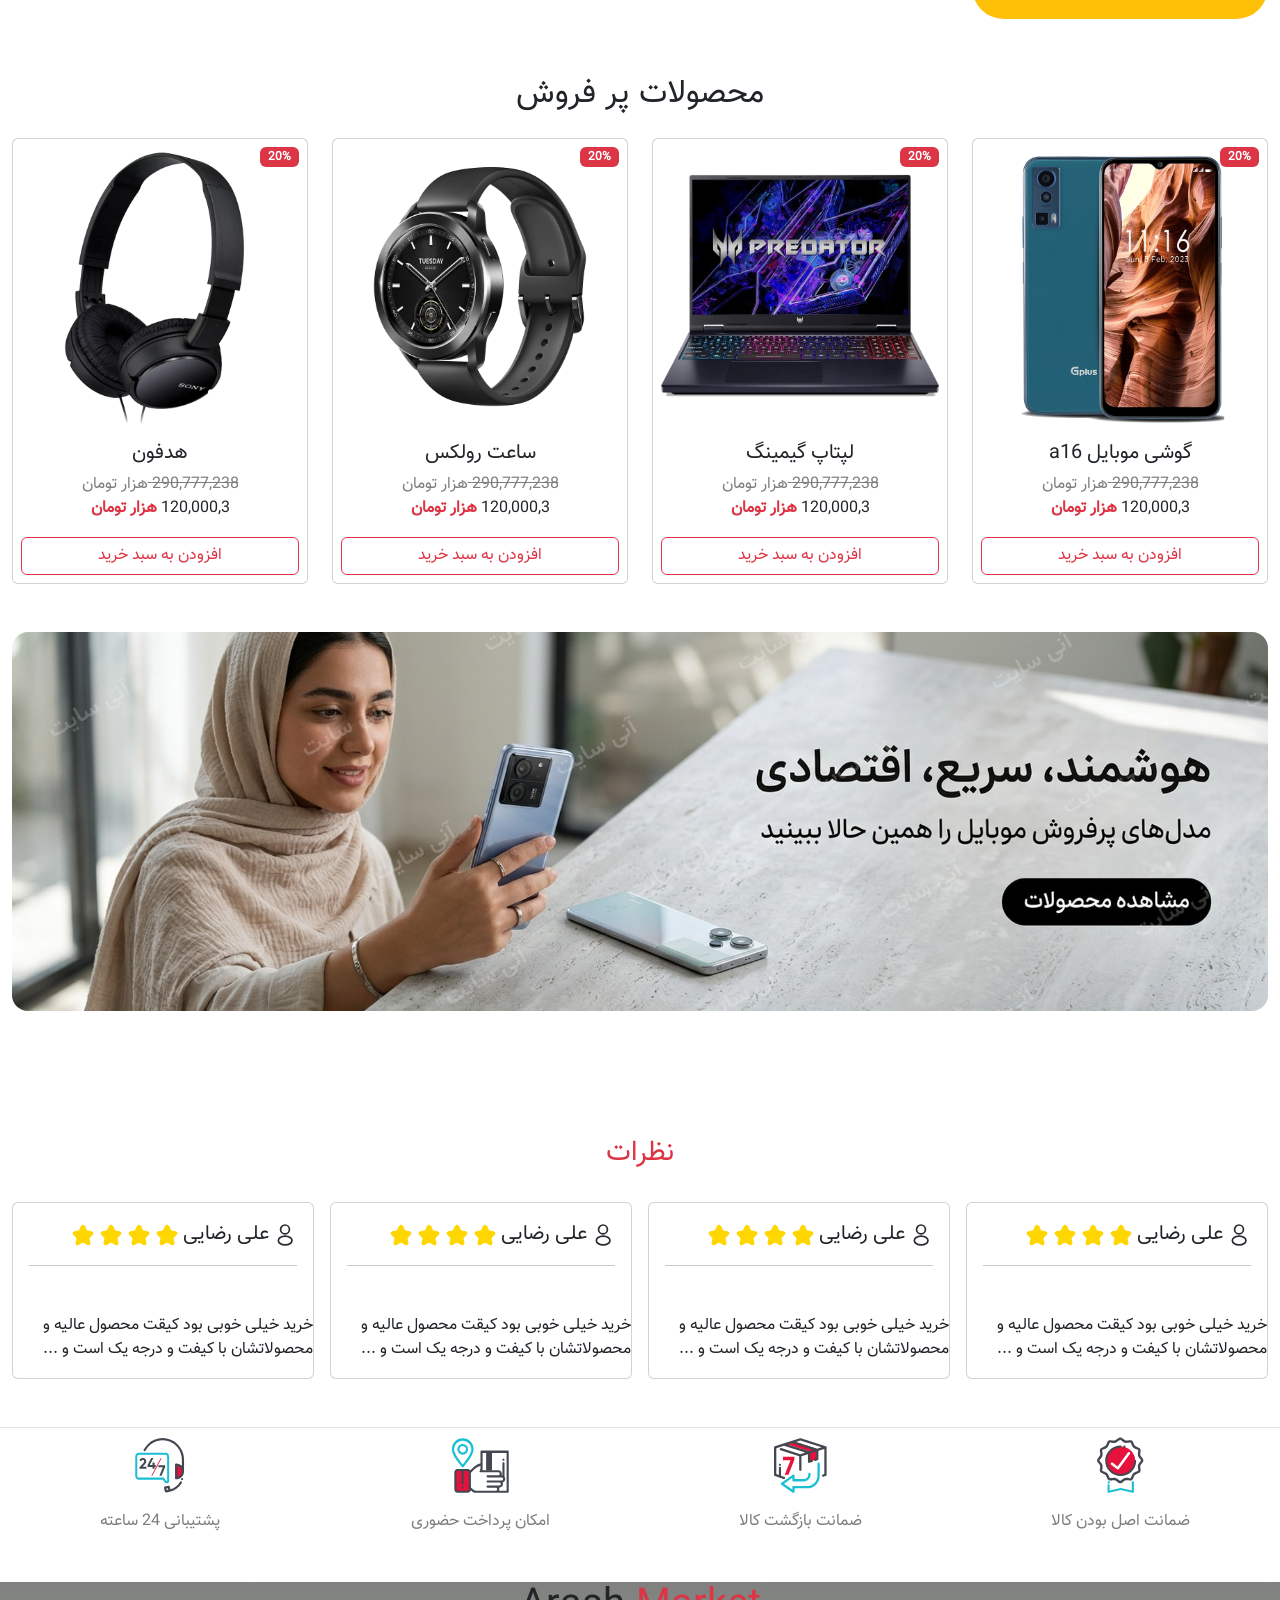
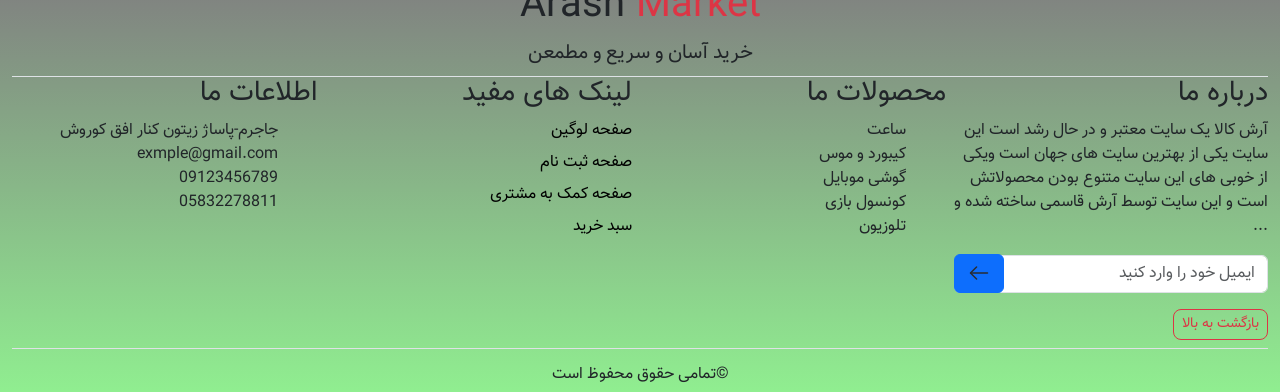
==== commit d07809e5: "Update index.html" ====
--- a/index.html
+++ b/index.html
@@ -40,7 +40,7 @@
 <div class="container-fluid">
     <div class="row">
         <div class="col-12 p-0 m-0">
-            <img class="w-100 " src="aks/top.gif" alt="">
+            <img class="w-100 " src="top.gif" alt="">
         </div>
     </div>
 </div>
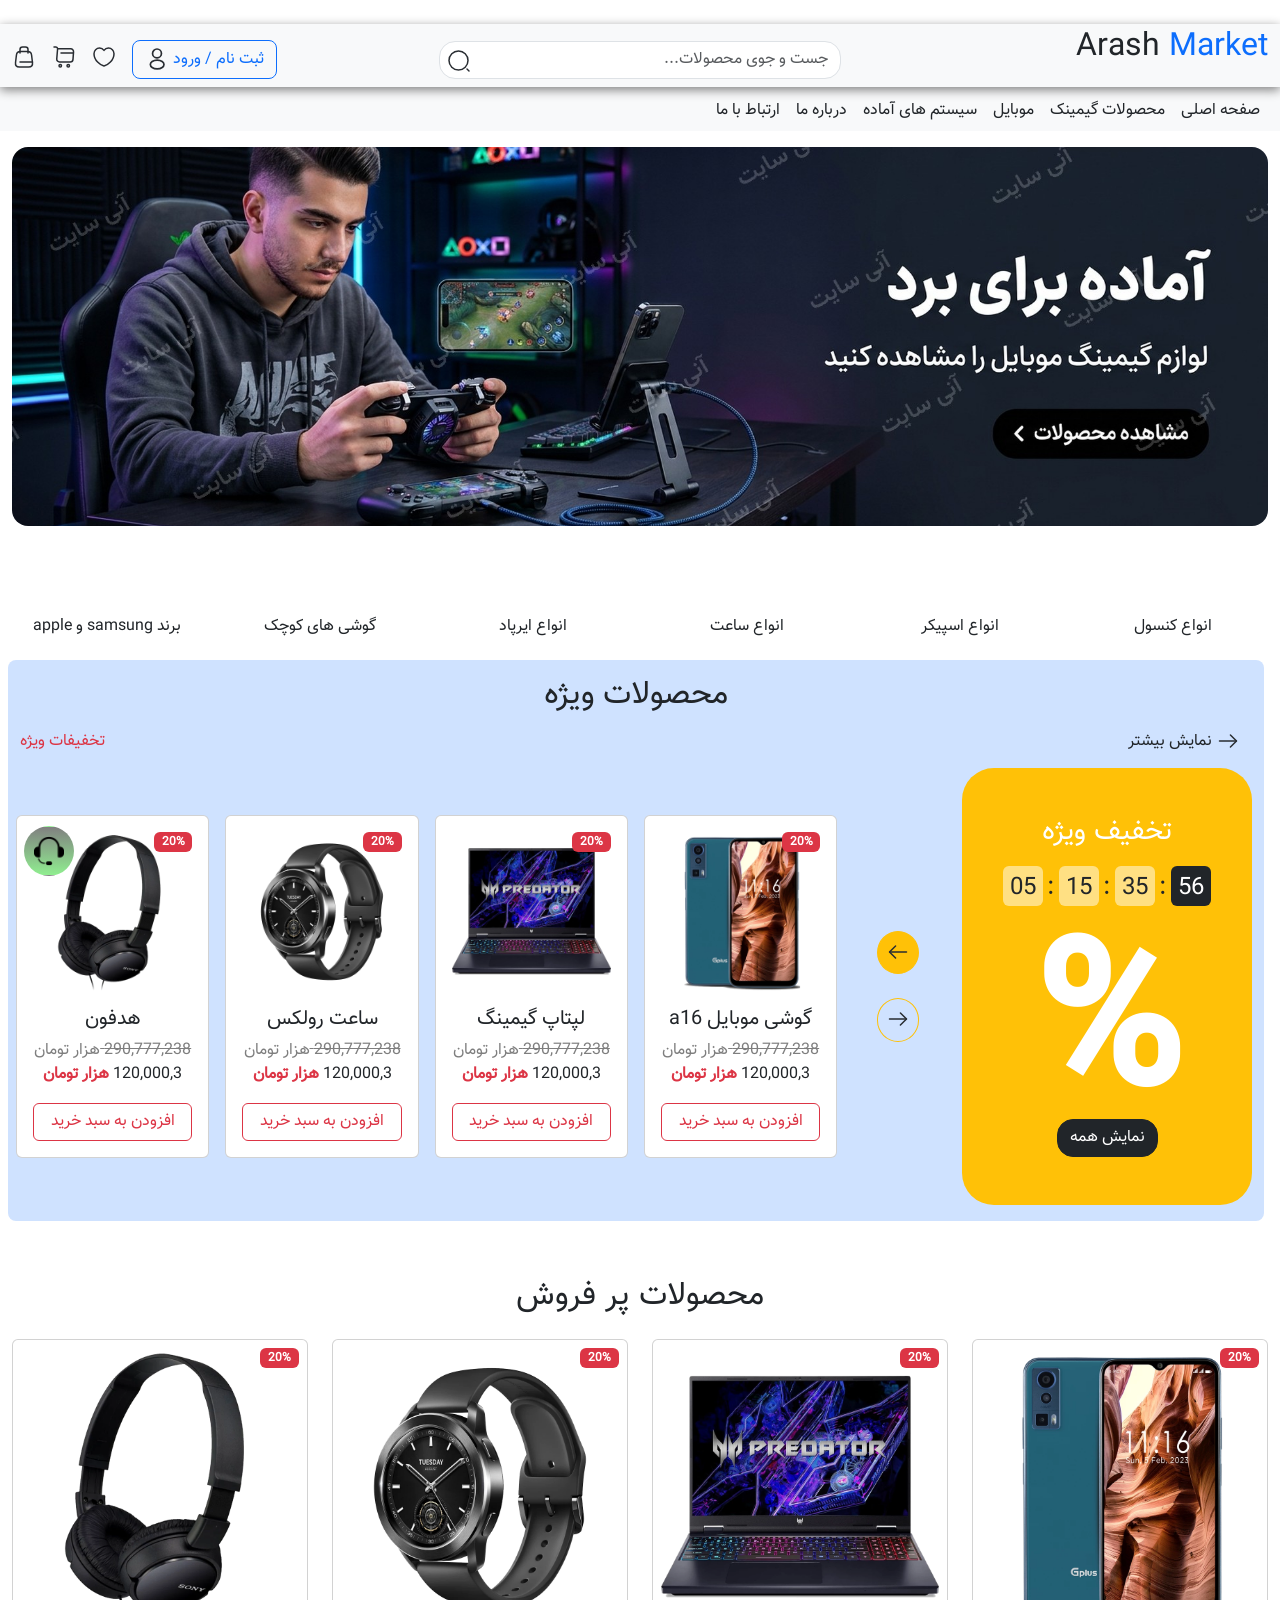
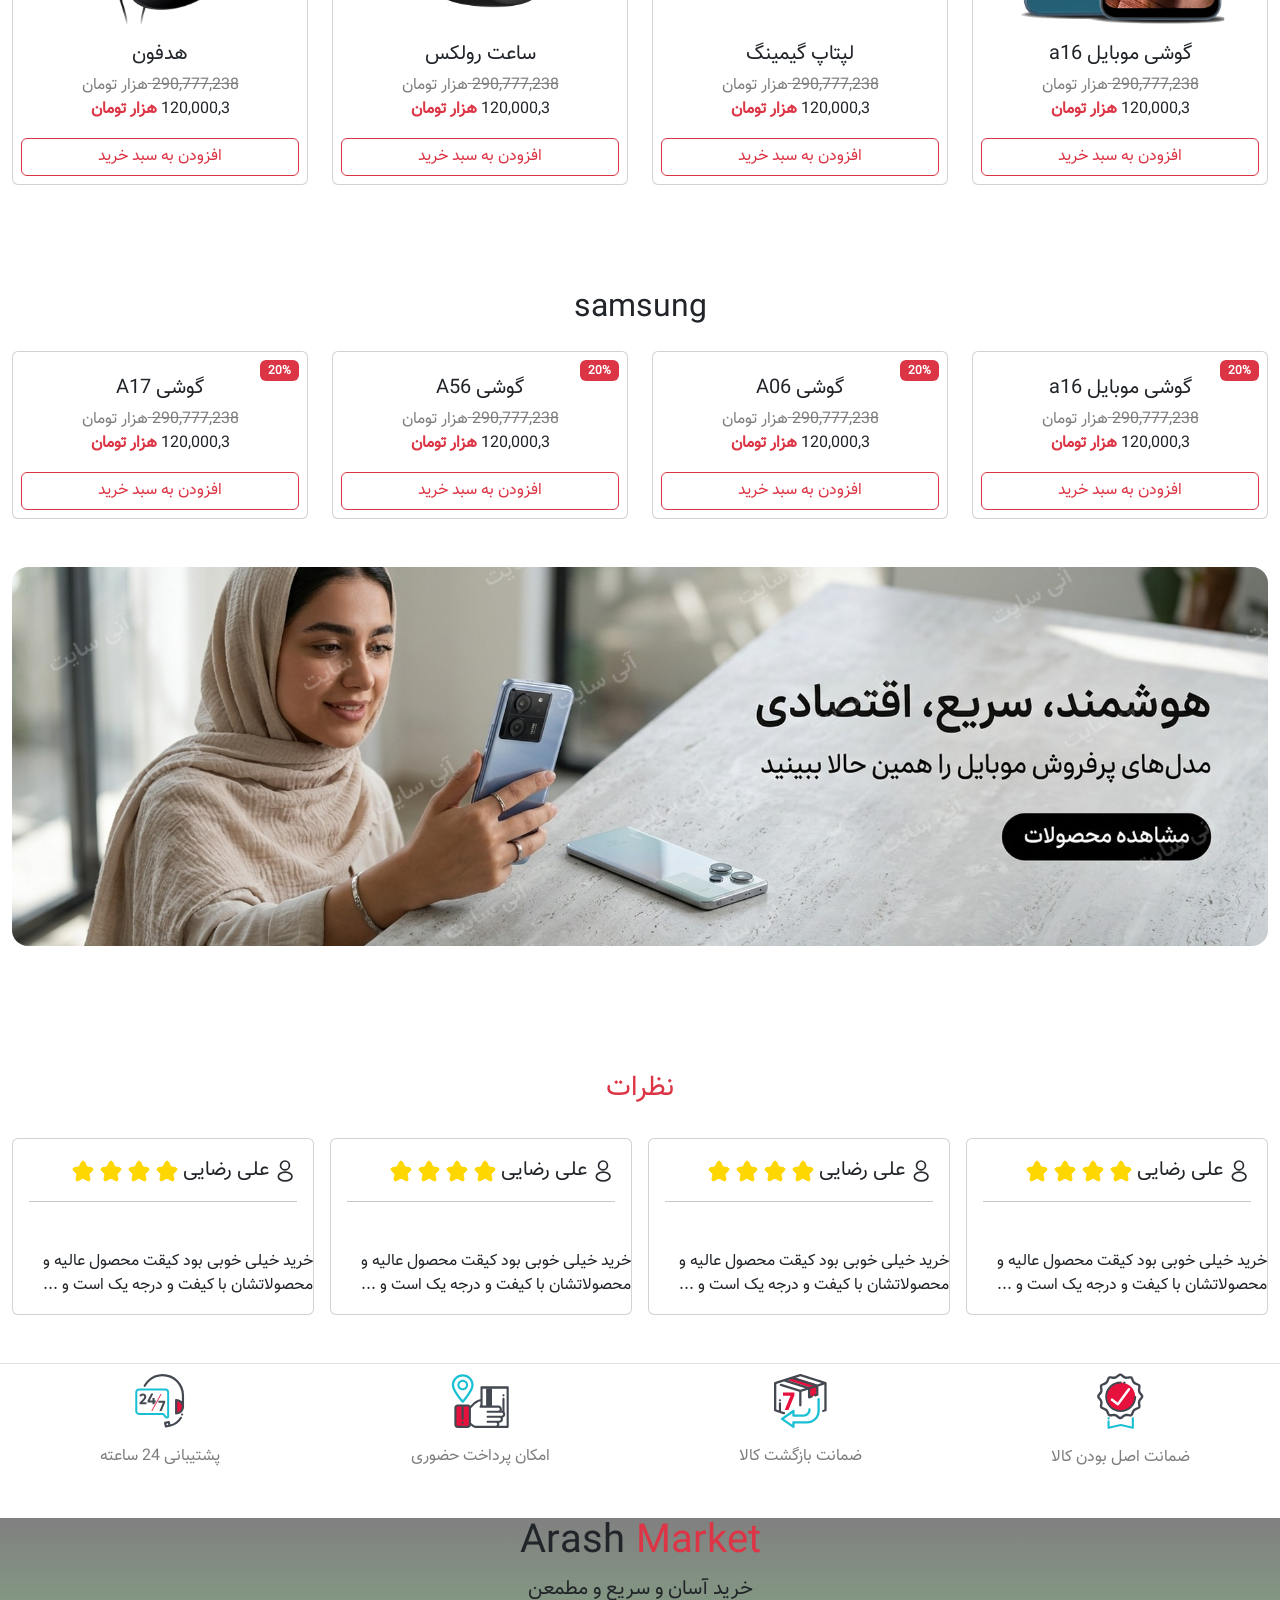
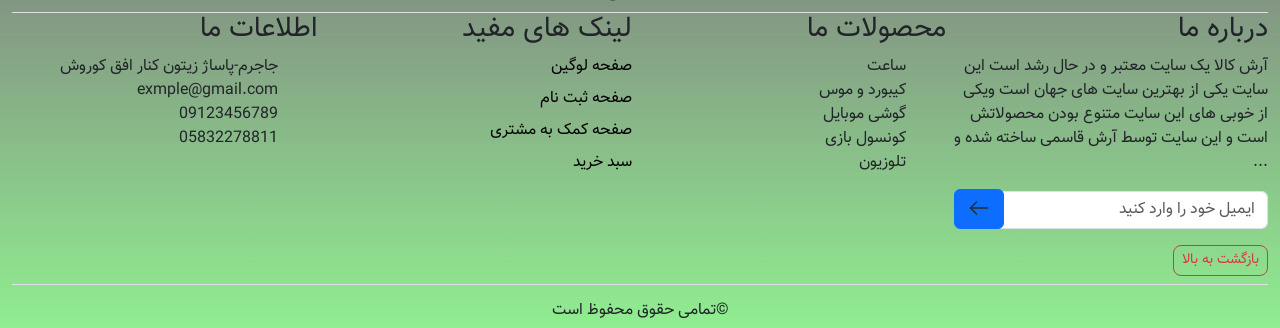
==== commit e402a0c9: "Update index.html" ====
--- a/index.html
+++ b/index.html
@@ -40,19 +40,18 @@
 <div class="container-fluid">
     <div class="row">
         <div class="col-12 p-0 m-0">
-            <img class="w-100 " src="top.gif" alt="">
-        </div>
-    </div>
-</div>
-
-<div class="container-fluid bg-primary" id="aaa">
-    <div class="row align-items-center">
+            <img class="w-100 " src="aks/top.gif" alt="">
+        </div>
+    </div>
+</div>
+
+<div class="container-fluid bg-light" id="aaa">
+    <div class="row align-items-center" style="box-shadow: 0 3px 10px 0 grey">
 
         <div class="col-4 mb-2">
-            <h2 class="text-white">
-
+            <h2>
                 Arash
-                <span class="text-danger">Market</span>
+                <span class="text-primary">Market</span>
             </h2>
         </div>
 
@@ -60,10 +59,9 @@
         <div class="col-4 mt-3 mb-2">
             <div class="position-relative">
 
-                <input
-                        class="form-control ps-5 rounded-4"
+                <input class="form-control ps-5 rounded-4"
                         placeholder="جست و جوی محصولات..."
-                        type="text">
+                        type="text" id="serch">
 
                 <img
                         src="icons/search.svg"
@@ -74,7 +72,7 @@
 
         <div class="col-4 mt-3 mb-2 d-flex justify-content-end gap-3">
             <div>
-                <a href="index-login.html" class="btn btn-outline-light rounded-3">
+                <a href="index-login.html" class="btn btn-outline-primary rounded-3">
                     ثبت نام / ورود
                     <img src="icons/profile.svg" alt="">
                 </a>
@@ -82,7 +80,7 @@
             <a href="" style="line-height: 35px">
             <img src="icons/heart.svg" alt="">
             </a>
-            <a href="" style="line-height: 35px">
+            <a href="sefarsh.html" style="line-height: 35px">
             <img src="icons/shopping-cart.svg" alt="">
             </a>
             <a href="" style="line-height: 35px">
@@ -93,7 +91,7 @@
     </div>
     <div class="container-fluid">
         <div class="row">
-            <div class="col-12 text-white p-2 mt-1 d-flex gap-3">
+            <div class="col-12  p-2 mt-1 d-flex gap-3">
                 <span>صفحه اصلی</span>
                 <span>محصولات گیمینک</span>
                 <span>موبایل</span>
@@ -114,44 +112,78 @@
             </a>
         </div>
     </div>
-</div>
-
-<div class="container-fluid">
+    <div class="row mt-3 text-center">
+        <div class="col-2">
+            <img class="w-100" src="category/2.webp" alt="">
+            <h6>انواع کنسول</h6>
+        </div>
+        <div class="col-2">
+            <img class="w-100" src="category/1.webp" alt="">
+            <h6>انواع اسپیکر</h6>
+        </div>
+        <div class="col-2">
+            <img class="w-100" src="category/3.webp" alt="">
+            <h6>انواع ساعت</h6>
+        </div>
+        <div class="col-2">
+            <img class="w-100" src="category/4.webp" alt="">
+            <h6>انواع ایرپاد</h6>
+        </div>
+        <div class="col-2">
+            <img class="w-100" src="category/6.webp" alt="">
+            <h6>گوشی های کوچک</h6>
+        </div>
+        <div class="col-2">
+            <img class="w-100" src="category/5.webp" alt="">
+            <h6>برند samsung و apple</h6>
+        </div>
+    </div>
+</div>
+
+<!--<div class="container-fluid">
     <div class="row mt-4">
         <div class="col-12">
             <h2 class="text-center mb-3">دسته بندی</h2>
             <div class="d-flex gap-2">
-                <div class="card  w-25 p-2 hover">
+                <div class="card  w-25 p-3">
                     <img class="object-fit-cover w-100 h-100 ratio ratio-1x1" style="height: 300px"
                          src="aks/best-gaming-keyboard-to-buy-1536x864.jpg" alt="">
                     <h5 class="card-title text-center mt-2 fs-4">گیمینگ</h5>
                     <p class="card-text text-center mt-2">کنسول دسته بازی و...</p>
                 </div>
-                <div class="card w-25 p-3 hover">
+                <div class="card w-25 p-3">
                     <img src="aks/headset.png" alt="">
                     <h5 class="card-title text-center mt-2 fs-4">لوازم جانبی</h5>
                     <p class="card-text text-center mt-2">انواع پاور و هدفون , انواع کابل و...</p>
                 </div>
-                <div class="card w-25 p-3 hover">
+                <div class="card w-25 p-3">
                     <img src="aks/watch.png" alt="">
                     <h5 class="card-title text-center mt-2 fs-4">ساعت</h5>
-                    <p class="card-text text-center mt-2">لپتاپ ایسوس و دل و...</p>
-                </div>
-                <div class="card w-25 p-3 hover">
+                    <p class="card-text text-center mt-2">انواع ساعت</p>
+                </div>
+                <div class="card w-25 p-3">
                     <img src="aks/laptop.png" alt="">
                     <h5 class="card-title text-center mt-2 fs-4">لپ تاپ</h5>
-                    <p class="card-text text-center mt-2">انواع گوشی های هوشمند</p>
-                </div>
-
-            </div>
-        </div>
-    </div>
-</div>
+                    <p class="card-text text-center mt-2">لپتاپ ایسوس و دل و...</p>
+                </div>
+
+            </div>
+        </div>
+    </div>
+</div>-->
 
 <div class="container-fluid ">
-    <div id="row" class="row mt-3 align-items-center">
-        <h2 class="mt-5 mb-4 text-center">محصولات ویژه</h2>
-        <div class="col-3">
+    <div id="row" class="row mt-3 d-flex align-items-center bg-primary-subtle rounded-3 w-100 me-1 pb-3">
+        <h2 class="mt-3 mb-2 text-center">محصولات ویژه</h2>
+        <div class="d-flex justify-content-between mb-2 align-items-center">
+            <div>
+                <a class="btn border-0" href="">
+                    <img src="icons/arrow-right.svg" alt="">
+                    نمایش بیشتر</a>
+            </div>
+                <h6 class="text-danger mb-0">تخفیفات ویژه</h6>
+        </div>
+        <div class="col-12 col-sm-2  col-lg-3">
             <div class="bg-warning rounded-5 py-5 h-100 align-items-center ">
                 <h3 class="text-white text-center">تخفیف ویژه</h3>
                 <div class="d-flex justify-content-center mt-3 gap-1 fs-4 text-center" style="line-height: 45px">
@@ -181,8 +213,7 @@
                 </button>
             </div>
         </div>
-
-        <div class="col-12 col-sm-5 col-md-4 col-lg-3 col-xl-2 h-100 px-2 h-100">
+        <div class="col-12 col-sm-5 col-md-4 col-lg-3 col-xl-2 h-100 px-2 h-100 rounded-3">
             <div class="card p-3 position-relative">
                 <img class="d-flex" src="aks/mobile.png" alt="">
                 <span class="badge bg-danger position-absolute">20%</span>
@@ -204,7 +235,7 @@
                 <button class="btn btn-outline-danger overflow-x-hidden">افزودن به سبد خرید</button>
             </div>
         </div>
-        <div class="col-12 col-sm-5 col-md-4 col-lg-3 col-xl-2 px-2">
+        <div class="col-12 col-sm-5 col-md-4 col-lg-3 col-xl-2 px-2 rounded-3">
             <div class="card p-3 position-relative ">
                 <img class="d-flex" src="aks/laptop.png" alt="">
                 <span class="badge bg-danger position-absolute">20%</span>
@@ -226,7 +257,7 @@
                 <button class="btn btn-outline-danger">افزودن به سبد خرید</button>
             </div>
         </div>
-        <div class="col-12 col-sm-5 col-md-4 col-lg-3 col-xl-2 h-100 px-2">
+        <div class="col-12 col-sm-5 col-md-4 col-lg-3 col-xl-2 h-100 px-2 rounded-3">
             <div class="card p-3 position-relative">
                 <img class="d-flex" src="aks/watch.png" alt="">
                 <span class="badge bg-danger position-absolute">20%</span>
@@ -248,7 +279,7 @@
                 <button class="btn btn-outline-danger">افزودن به سبد خرید</button>
             </div>
         </div>
-        <div class="col-12 col-sm-5 col-md-4 col-lg-3 col-xl-2 h-100 px-2">
+        <div class="col-12 col-sm-5 col-md-4 col-lg-3 col-xl-2 h-100 px-2 rounded-3">
             <div class="card p-3 position-relative">
                 <img class="d-flex" src="aks/headset.png" alt="">
                 <span class="badge bg-danger position-absolute">20%</span>
@@ -348,6 +379,111 @@
                 <img class="d-flex" src="aks/headset.png" alt="">
                 <span class="badge bg-danger position-absolute">20%</span>
                 <h5 class="card-title text-center mt-3">هدفون</h5>
+                <p class="card-text text-center">
+                    <span class="text-black opacity-50">
+                    <del>290,777,238
+                    </del>
+                    هزار تومان
+                    <br>
+
+                        </span>
+                    120,000,3
+                    <span class="text-danger fs-6 fw-bold mt-5">
+                    هزار تومان
+                    </span>
+
+                </p>
+                <button class="btn btn-outline-danger">افزودن به سبد خرید</button>
+            </div>
+        </div>
+    </div>
+</div>
+
+<div class="container mt-4">
+    <div class="row">
+        <div class="col-6">
+            <img src="aks/mini-banners/1.webp" alt="" class="w-100 rounded-4">
+        </div>
+        <div class="col-6">
+            <img src="aks/mini-banners/2.webp" alt="" class="w-100 rounded-4">
+        </div>
+    </div>
+</div>
+
+<div class="container-fluid">
+    <div class="row mt-2">
+        <h2 class="mt-5 mb-4 text-center">samsung</h2>
+        <div class="col-3">
+            <div class="card p-2 position-relative">
+                <img class="d-flex" src="aks/small_product-TLP-165916_12725e0a-c3cb-4b9d-8aa1-99a0f7879bf6.webp" alt="">
+                <span class="badge bg-danger position-absolute">20%</span>
+                <h5 class="card-title text-center mt-3">گوشی موبایل a16</h5>
+                <p class="card-text text-center">
+                    <span class="text-black opacity-50">
+                    <del>290,777,238
+                    </del>
+                    هزار تومان
+                    <br>
+
+                        </span>
+                    120,000,3
+                    <span class="text-danger fs-6 fw-bold mt-5">
+                    هزار تومان
+                    </span>
+
+                </p>
+                <button class="btn btn-outline-danger">افزودن به سبد خرید</button>
+            </div>
+        </div>
+        <div class="col-3">
+            <div class="card p-2 position-relative">
+                <img class="d-flex" src="aks/small_product-TLP-279438_947bd754-f0f9-4425-acdb-7cc1d95a1463.webp" alt="">
+                <span class="badge bg-danger position-absolute">20%</span>
+                <h5 class="card-title text-center mt-3">گوشی A06</h5>
+                <p class="card-text text-center">
+                    <span class="text-black opacity-50">
+                    <del>290,777,238
+                    </del>
+                    هزار تومان
+                    <br>
+
+                        </span>
+                    120,000,3
+                    <span class="text-danger fs-6 fw-bold mt-5">
+                    هزار تومان
+                    </span>
+
+                </p>
+                <button class="btn btn-outline-danger">افزودن به سبد خرید</button>
+            </div>
+        </div>
+        <div class="col-3">
+            <div class="card p-2 position-relative">
+                <img class="d-flex" src="aks/small_product-TLP-167567_9a1d242b-fff0-4aad-b9ca-a4ea17d20f3d.webp" alt="">
+                <span class="badge bg-danger position-absolute">20%</span>
+                <h5 class="card-title text-center mt-3">گوشی A56</h5>
+                <p class="card-text text-center">
+                    <span class="text-black opacity-50">
+                    <del>290,777,238
+                    </del>
+                    هزار تومان
+                    <br>
+
+                        </span>
+                    120,000,3
+                    <span class="text-danger fs-6 fw-bold mt-5">
+                    هزار تومان
+                    </span>
+
+                </p>
+                <button class="btn btn-outline-danger">افزودن به سبد خرید</button>
+            </div>
+        </div>
+        <div class="col-3">
+            <div class="card p-2 position-relative">
+                <img class="d-flex" src="aks/small_product-TLP-546139_37dbe492-55bf-4372-8117-5c996e78dc11.webp" alt="">
+                <span class="badge bg-danger position-absolute">20%</span>
+                <h5 class="card-title text-center mt-3">گوشی A17</h5>
                 <p class="card-text text-center">
                     <span class="text-black opacity-50">
                     <del>290,777,238
@@ -554,7 +690,19 @@
     </div>
 
 </div>
-
-
+<!--<script>
+    let srh = document.getElementById("serch");
+    let srh2 = srh.value.trim();
+    srh.addEventListener("keyup",function (e) {
+        if (srh2 === "گوشی" || srh2 !==null){
+            if (e.key === "Enter"){
+                alert('hello');
+            }
+        } else {
+            alert("estebah")
+        }
+
+    });
+</script>-->
 </body>
 </html>
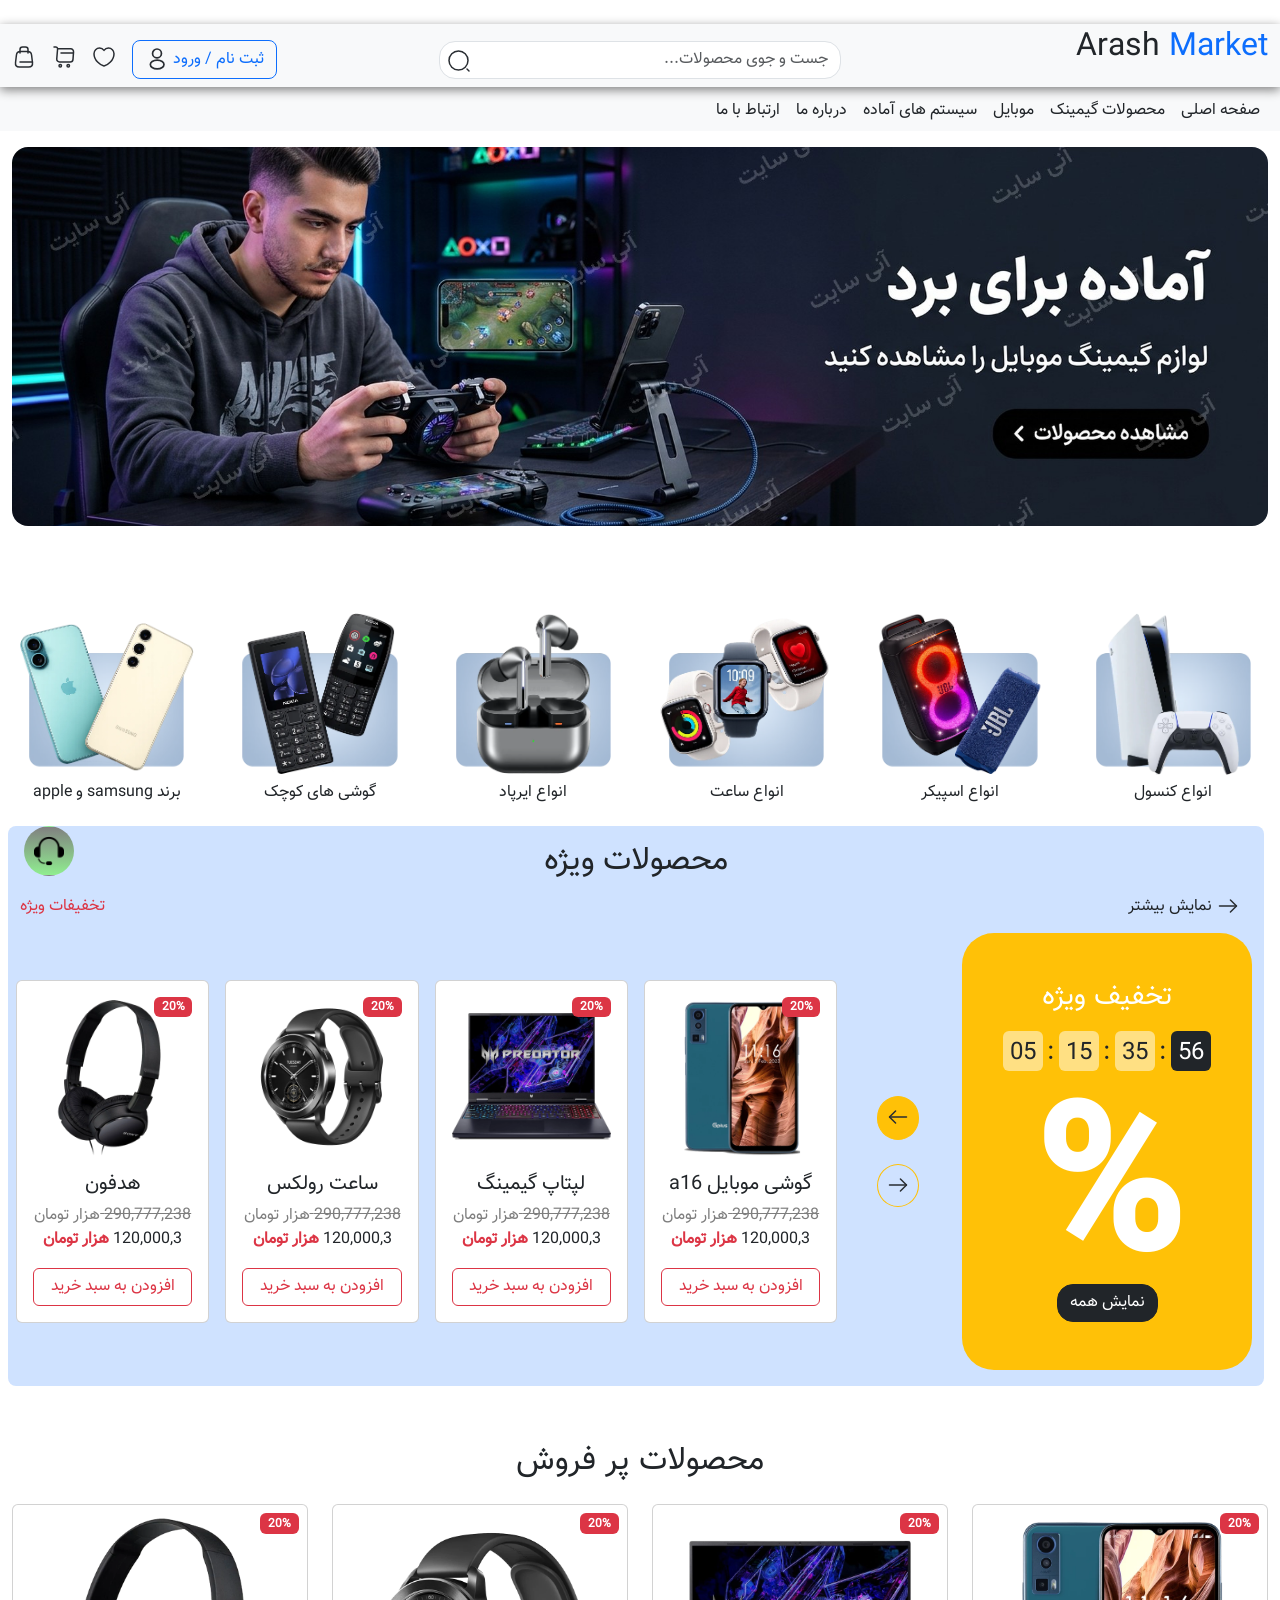
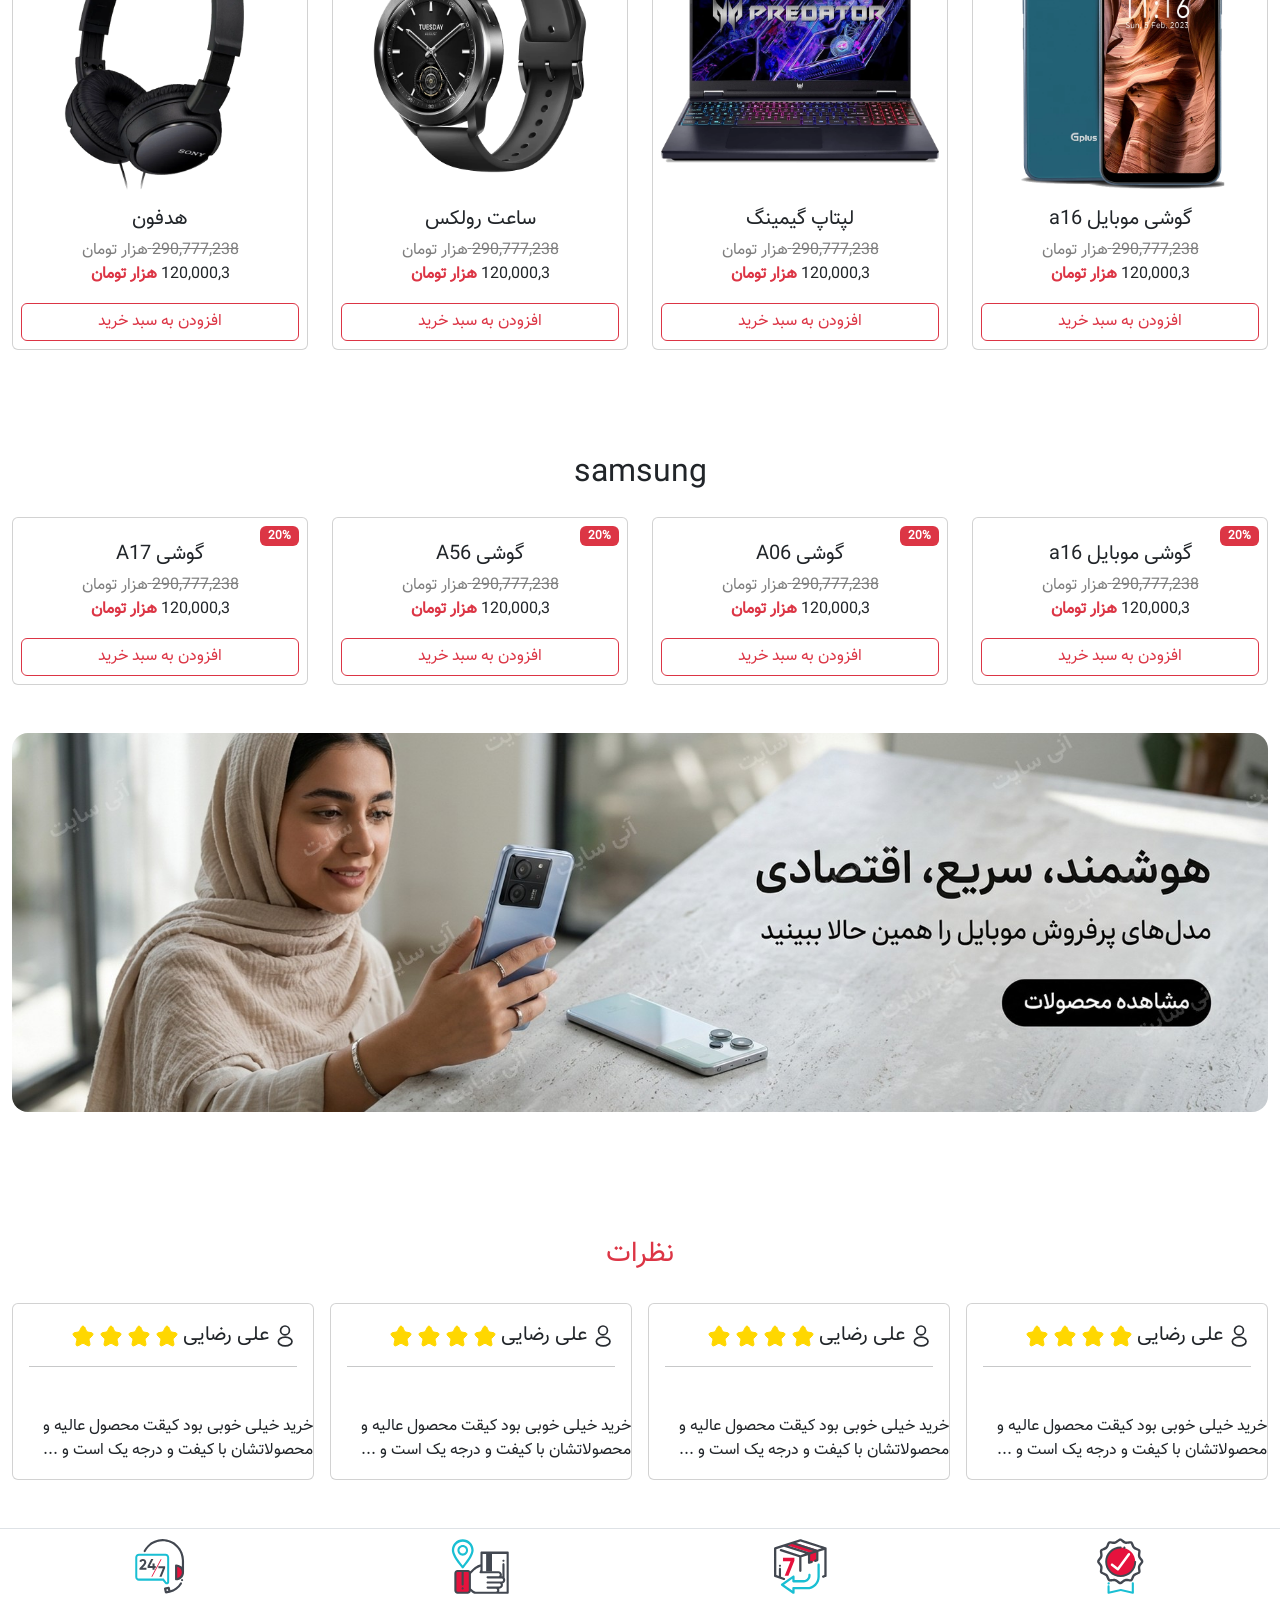
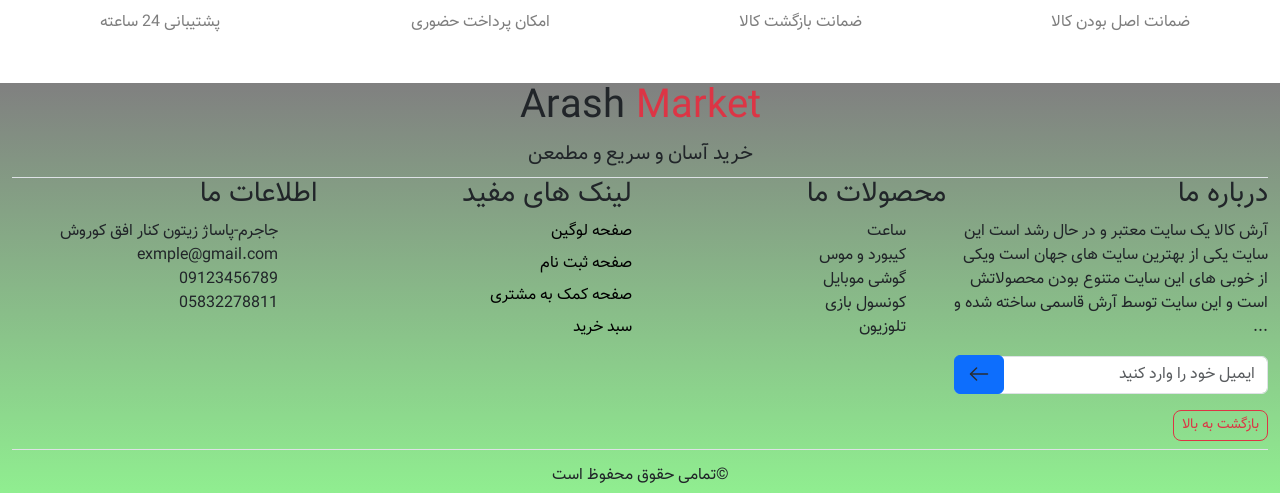
==== commit 8ebd8fb4: "Update index.html" ====
--- a/index.html
+++ b/index.html
@@ -114,27 +114,27 @@
     </div>
     <div class="row mt-3 text-center">
         <div class="col-2">
-            <img class="w-100" src="category/2.webp" alt="">
+            <img class="w-100" src="2.webp" alt="">
             <h6>انواع کنسول</h6>
         </div>
         <div class="col-2">
-            <img class="w-100" src="category/1.webp" alt="">
+            <img class="w-100" src="1.webp" alt="">
             <h6>انواع اسپیکر</h6>
         </div>
         <div class="col-2">
-            <img class="w-100" src="category/3.webp" alt="">
+            <img class="w-100" src="3.webp" alt="">
             <h6>انواع ساعت</h6>
         </div>
         <div class="col-2">
-            <img class="w-100" src="category/4.webp" alt="">
+            <img class="w-100" src="4.webp" alt="">
             <h6>انواع ایرپاد</h6>
         </div>
         <div class="col-2">
-            <img class="w-100" src="category/6.webp" alt="">
+            <img class="w-100" src="6.webp" alt="">
             <h6>گوشی های کوچک</h6>
         </div>
         <div class="col-2">
-            <img class="w-100" src="category/5.webp" alt="">
+            <img class="w-100" src="5.webp" alt="">
             <h6>برند samsung و apple</h6>
         </div>
     </div>
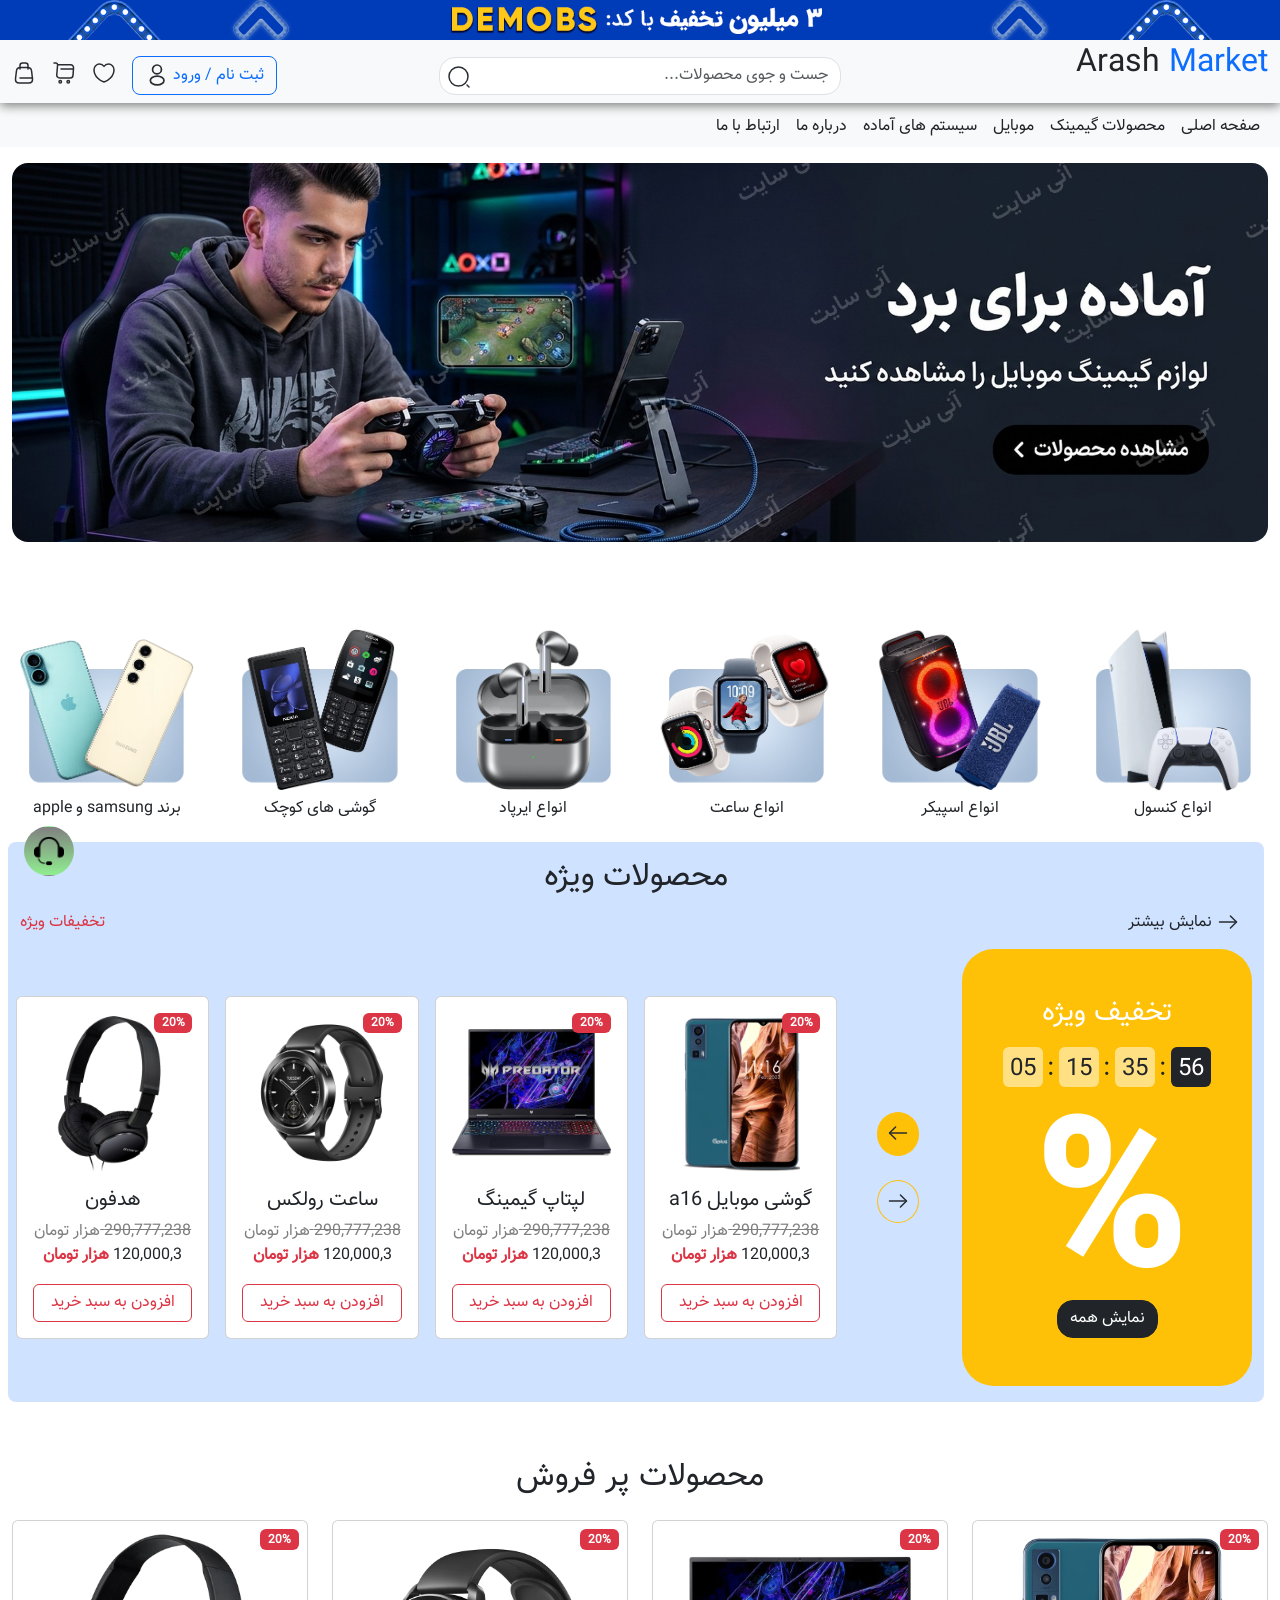
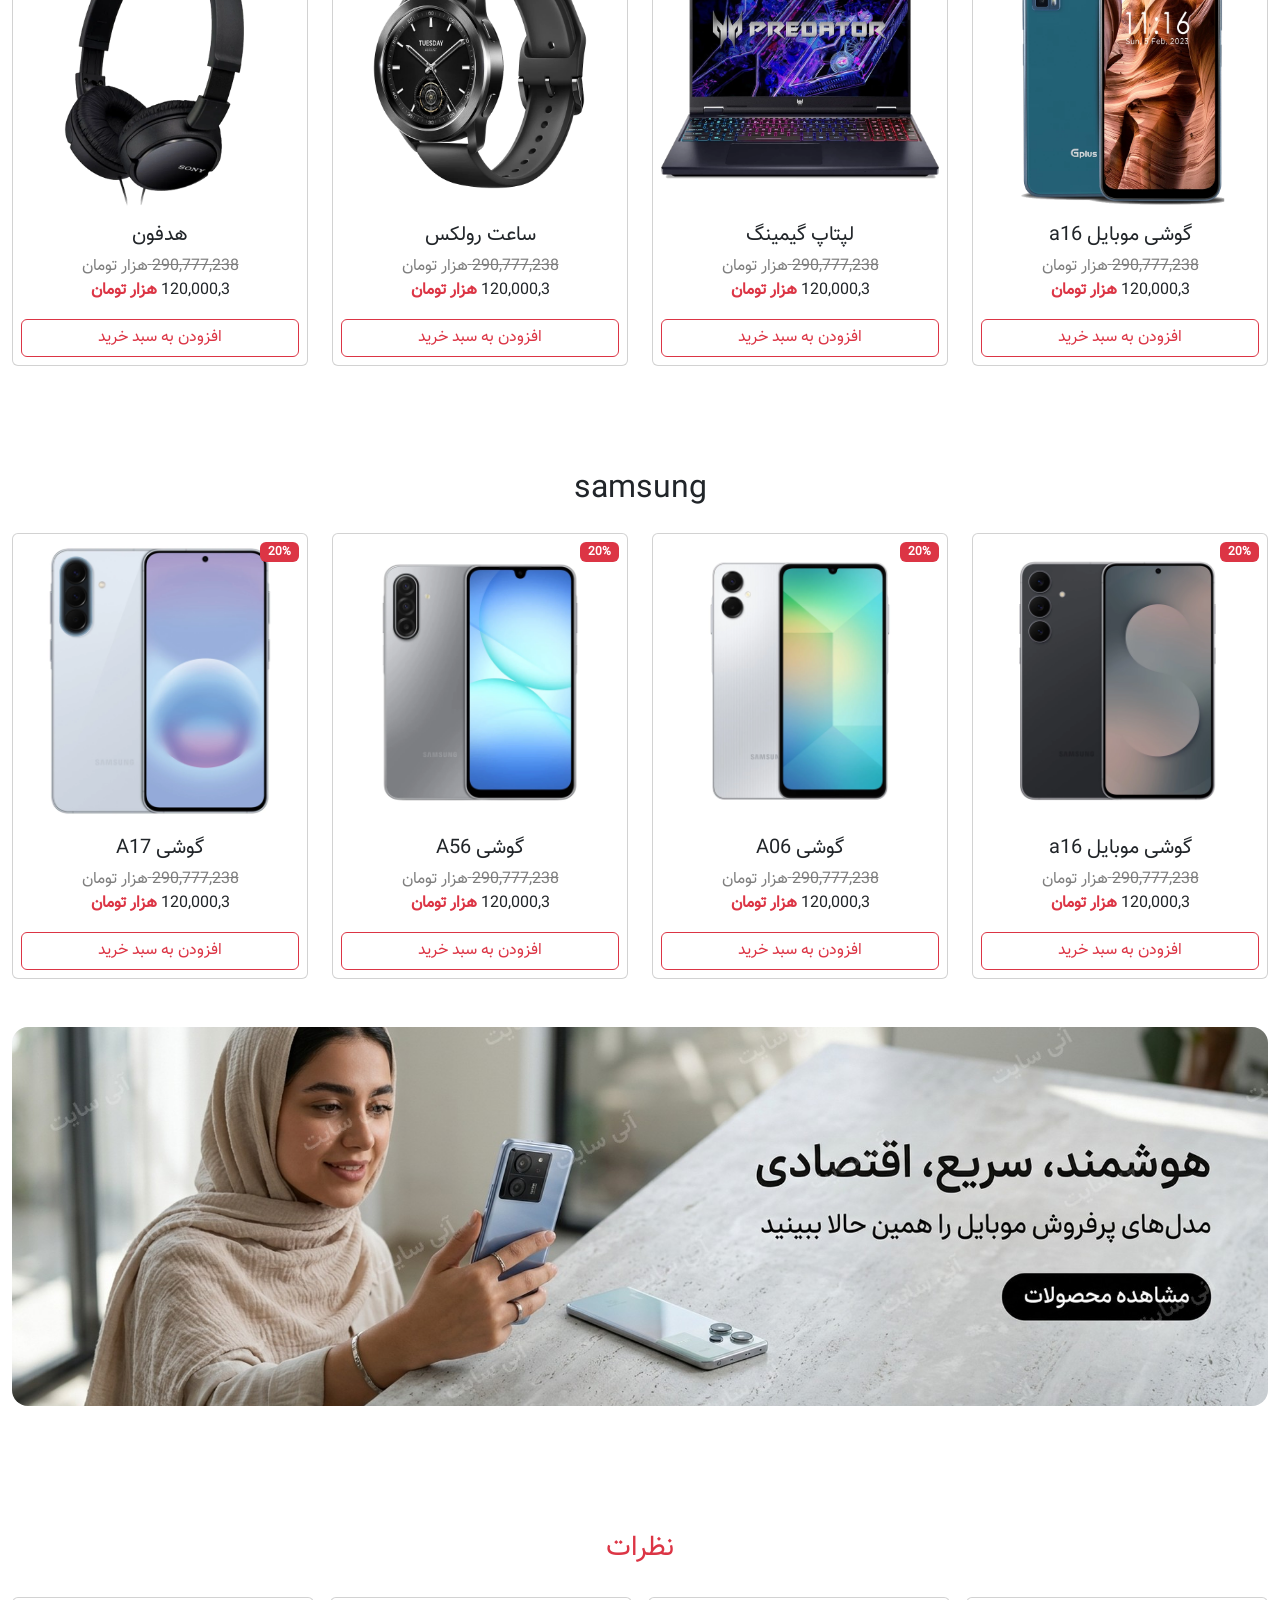
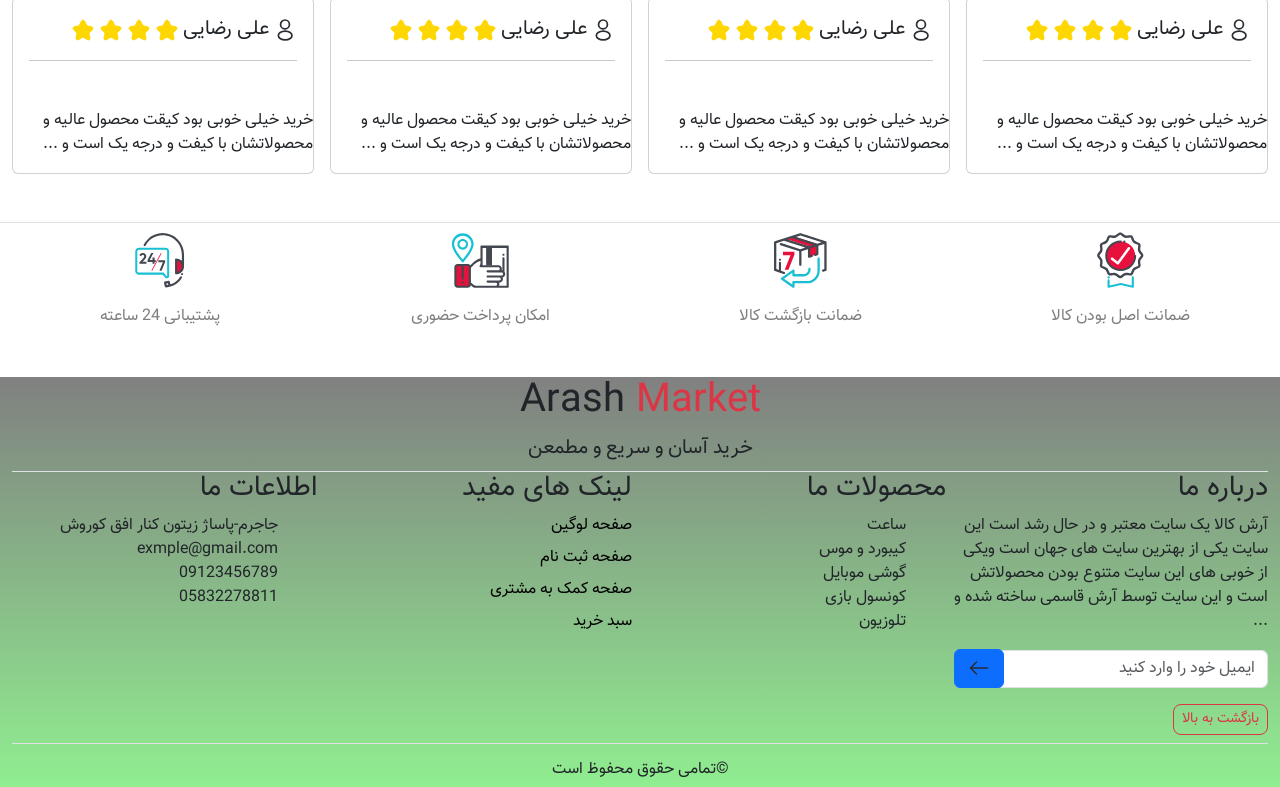
==== commit 79776a2a: "Update index.html" ====
--- a/index.html
+++ b/index.html
@@ -2,7 +2,7 @@
 <html lang="fa" dir="rtl">
 <head>
     <meta charset="UTF-8">
-    <title>arash market</title>
+    <title>arash market | فروشگاه اینترنتی آرش</title>
     <link rel="stylesheet" href="bootstrap.min.css">
 
     <style>
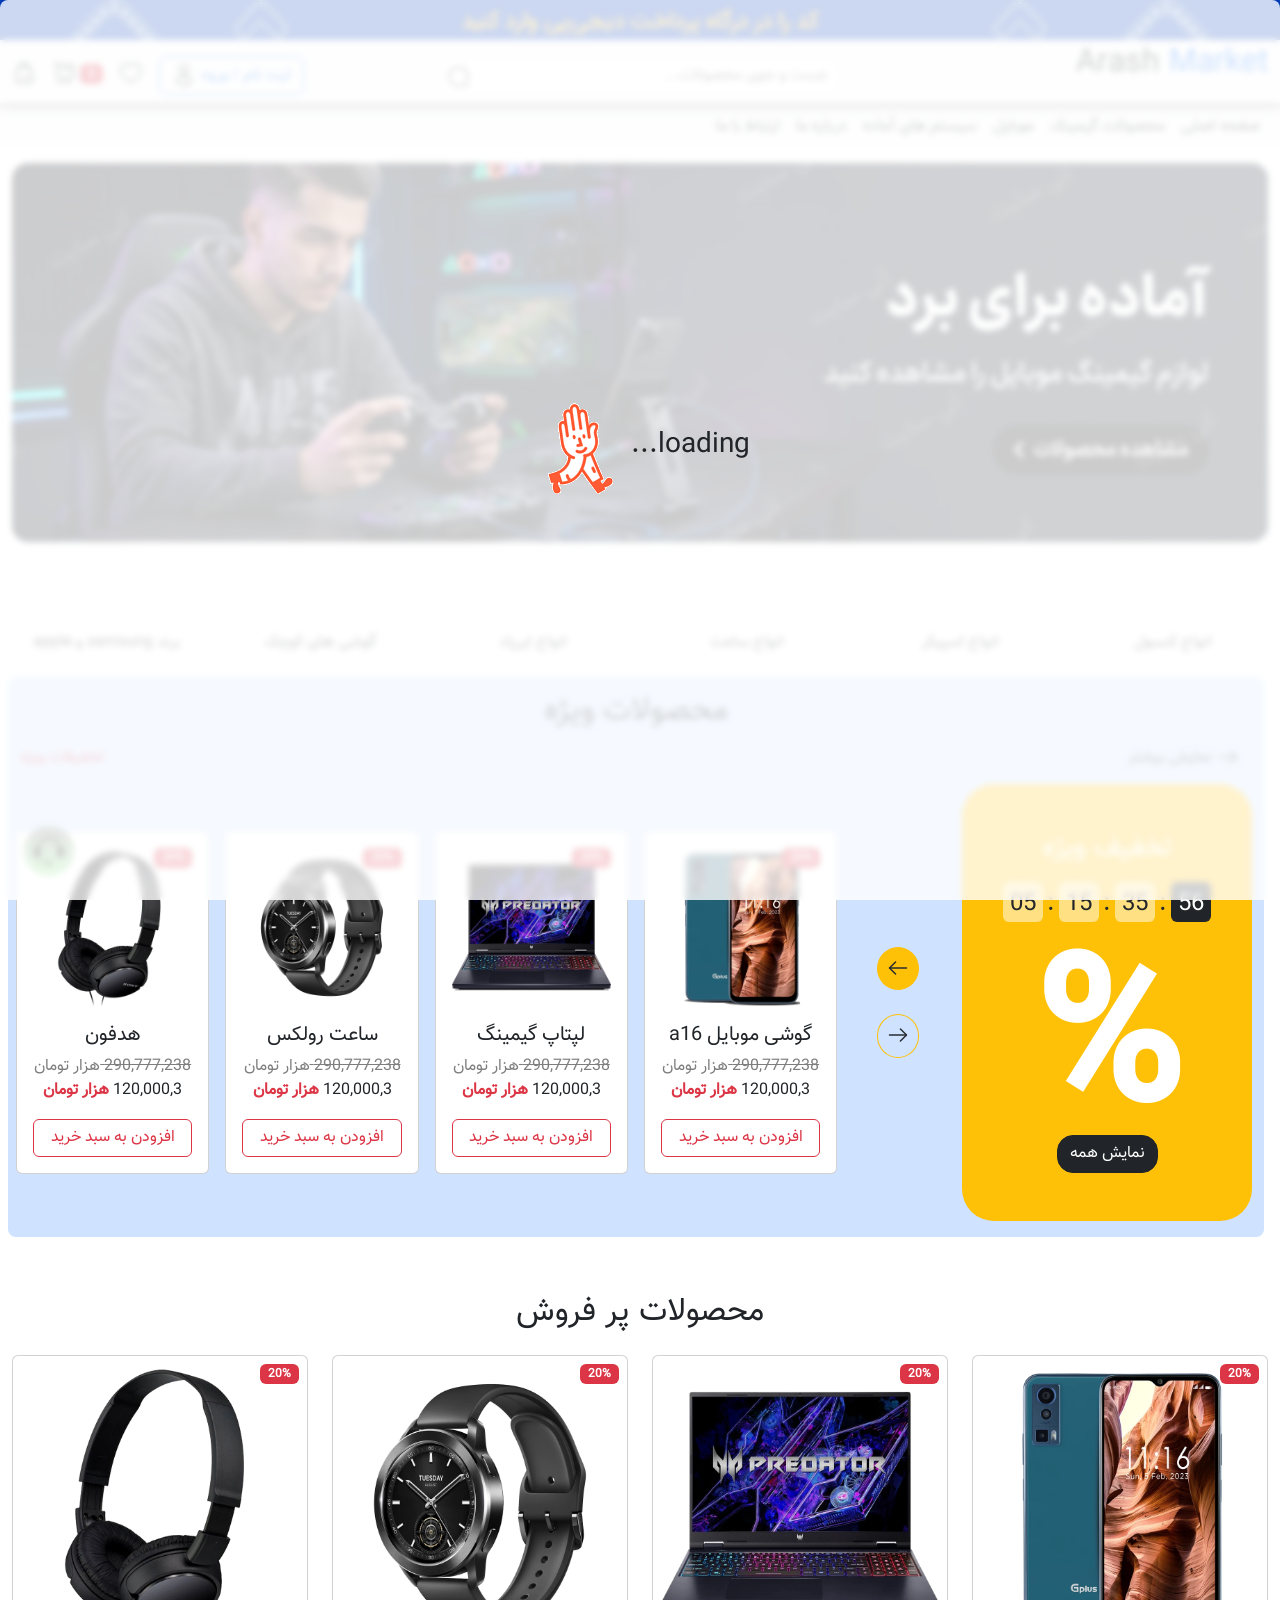
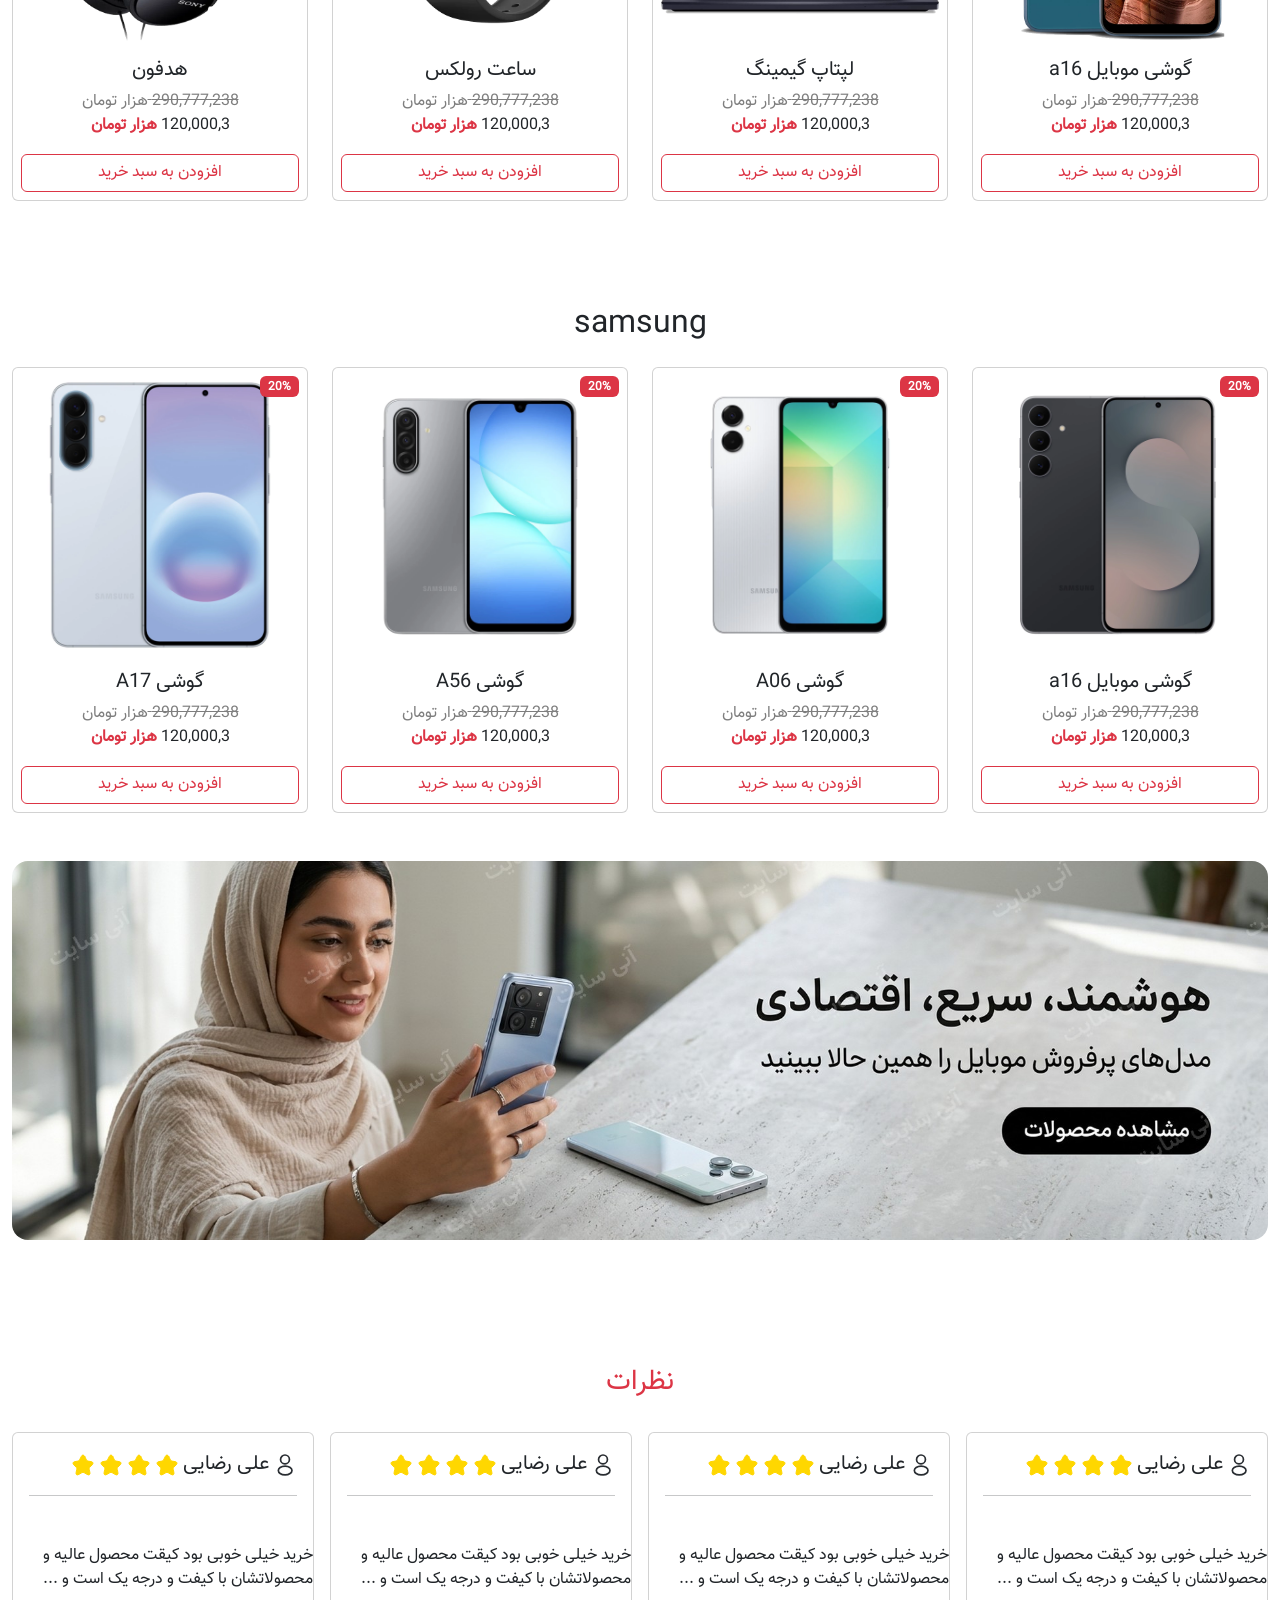
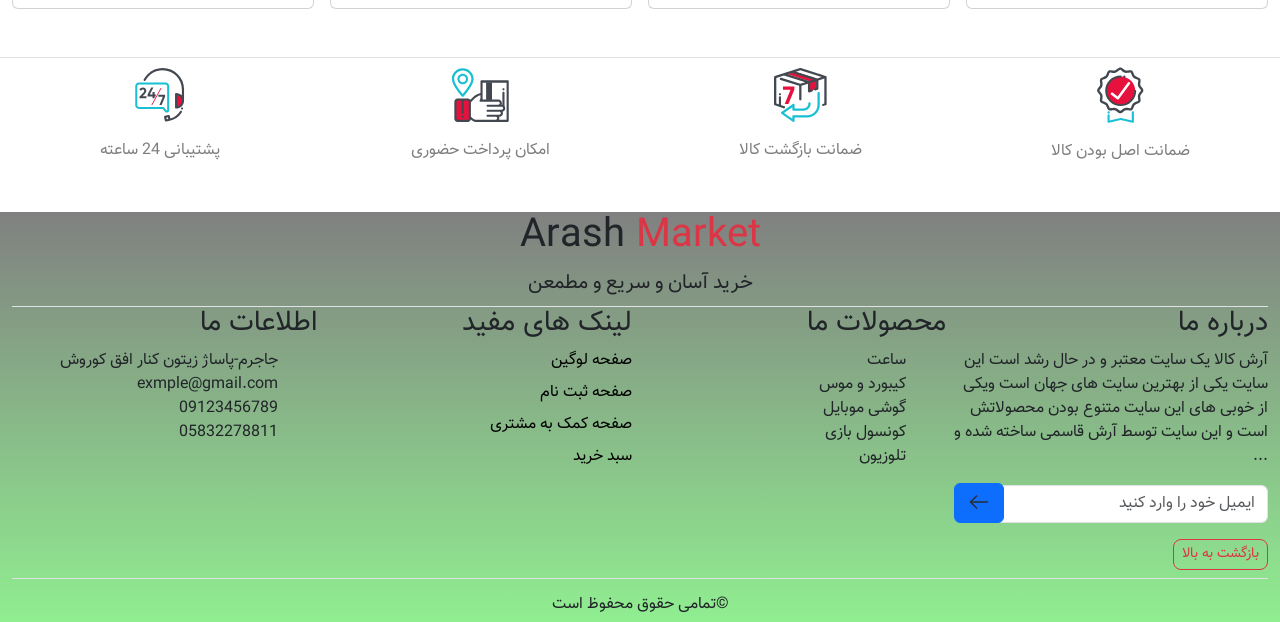
==== commit 4b44a8f7: "Update index.html" ====
--- a/index.html
+++ b/index.html
@@ -18,6 +18,16 @@
 </head>
 
 <body class="overflow-x-hidden home-card">
+<div class="container-fluid">
+    <div class="row">
+        <div class="col-12 rounded-3 text-center align-items-center justify-content-center" id="loading" style="display: flex;backdrop-filter: blur(3px) ;background: rgba(255,255,255,0.8);right: 0;left: 0;bottom: 0;top: 0;position: fixed ;width: 100vw;height: 100vh;margin: auto;z-index: 4;text-align: center">
+            <h3>loading...</h3>
+            <div>
+                <img src="loading.gif" alt="">
+            </div>
+        </div>
+    </div>
+</div>
 
 <div class="container-fluid">
     <div class="row">
@@ -81,6 +91,7 @@
             <img src="icons/heart.svg" alt="">
             </a>
             <a href="sefarsh.html" style="line-height: 35px">
+                <span class="badge bg-danger">6</span>
             <img src="icons/shopping-cart.svg" alt="">
             </a>
             <a href="" style="line-height: 35px">
@@ -114,27 +125,27 @@
     </div>
     <div class="row mt-3 text-center">
         <div class="col-2">
-            <img class="w-100" src="2.webp" alt="">
+            <img class="w-100" src="category/2.webp" alt="">
             <h6>انواع کنسول</h6>
         </div>
         <div class="col-2">
-            <img class="w-100" src="1.webp" alt="">
+            <img class="w-100" src="category/1.webp" alt="">
             <h6>انواع اسپیکر</h6>
         </div>
         <div class="col-2">
-            <img class="w-100" src="3.webp" alt="">
+            <img class="w-100" src="category/3.webp" alt="">
             <h6>انواع ساعت</h6>
         </div>
         <div class="col-2">
-            <img class="w-100" src="4.webp" alt="">
+            <img class="w-100" src="category/4.webp" alt="">
             <h6>انواع ایرپاد</h6>
         </div>
         <div class="col-2">
-            <img class="w-100" src="6.webp" alt="">
+            <img class="w-100" src="category/6.webp" alt="">
             <h6>گوشی های کوچک</h6>
         </div>
         <div class="col-2">
-            <img class="w-100" src="5.webp" alt="">
+            <img class="w-100" src="category/5.webp" alt="">
             <h6>برند samsung و apple</h6>
         </div>
     </div>
@@ -690,19 +701,6 @@
     </div>
 
 </div>
-<!--<script>
-    let srh = document.getElementById("serch");
-    let srh2 = srh.value.trim();
-    srh.addEventListener("keyup",function (e) {
-        if (srh2 === "گوشی" || srh2 !==null){
-            if (e.key === "Enter"){
-                alert('hello');
-            }
-        } else {
-            alert("estebah")
-        }
-
-    });
-</script>-->
+<script src="load.js"></script>
 </body>
 </html>
